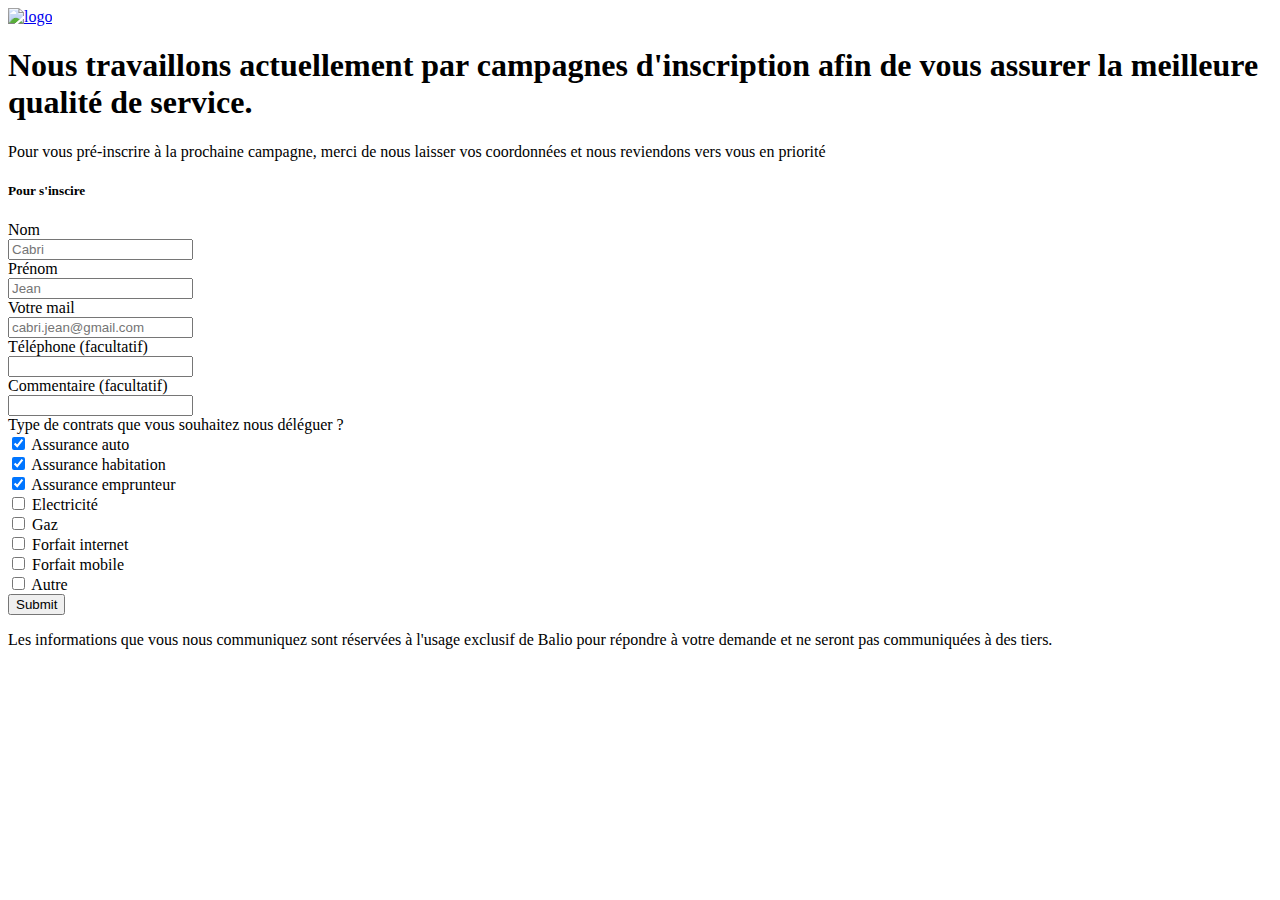
==== webpage/devenir-client.html @ 74d95501 "Add files via upload" ====
<!DOCTYPE html>
<html lang="en">
<head>
	<meta charset="utf-8">
    <!-- david code  <meta name="viewport" content="width=device-width, initial-scale=1, shrink-to-fit=no">-->
		<meta name="viewport" content="width=device-width, initial-scale=1, maximum-scale=1">
    <meta name="description" content="*****">
    <meta name="keywords" content="">
    <meta name="author" content="David NGUYEN">
    <meta name="robots" content="all">
    <link rel="canonical" href="https://www.balio.fr/index.html">
    <link rel="icon" type="image/png" href="assets/img/favicon.ico">

		<link href="https://fonts.googleapis.com/css?family=Merriweather:300,400" rel="stylesheet">




	 <title>Balio - Titre à trouver </title>
	 <meta name="twitter:card" content="summary" />
    <meta name="twitter:title" content="Balio - La plateforme digitale qui prend le relais pour vous faire gagner du temps et de l’argent !">
    <meta name="twitter:url" content="https://www.balio.fr/">
    <meta name="twitter:description" content="Start-up incubée par Allianz France qui vous décharge de la gestion et de l’optimisation de vos contrats d’assurance, de télécom et d’énergie tout au long de votre vie.">
    <meta name="twitter:image" content="https://www.balio.fr/assets/img/logo-site.png">
    <meta property="og:title" content="Balio - La plateforme digitale qui prend le relais pour vous faire gagner du temps et de l’argent !" />
    <meta property="og:type" content="article" />
    <meta property="og:url" content="https://www.balio.fr/" />
    <meta property="og:image" content="https://www.balio.fr/assets/img/logo-site.png" />
		<meta http-equiv="X-UA-Compatible" content="IE=edge">


<!-- favicon -->
<link rel="shortcut icon" href="img/favicon/favicon.ico" type="image/x-icon">
<link rel="apple-touch-icon" href="img/favicon/apple-touch-icon.png">
<link rel="apple-touch-icon" sizes="72x72" href="img/favicon/apple-touch-icon-72x72.png">
<link rel="apple-touch-icon" sizes="114x114" href="img/favicon/apple-touch-icon-114x114.png">
<!-- favicon -->
<!-- build:css -->
<link rel="stylesheet" href="css/libs/bootstrap.min.css">
<link rel="stylesheet" href="css/libs/font-awesome.min.css">
<link rel="stylesheet" href="css/libs/animate.min.css">
<link rel="stylesheet" href="css/libs/slick.css">
<link rel="stylesheet" href="css/libs/magnific-popup.css">

<link rel="stylesheet" href="css/main.css">
<link rel="stylesheet" href="css/media.css">
<link rel="stylesheet" href="css/balio.css">
<!-- endbuild -->
	<!-- Chrome, Firefox OS and Opera -->
	<meta name="theme-color" content="#000">
	<!-- Windows Phone -->
	<meta name="msapplication-navbutton-color" content="#000">
	<!-- iOS Safari -->
	<meta name="apple-mobile-web-app-status-bar-style" content="#000">
	<!-- <style>body { opacity:s 0; overflow-x: hidden; } html { background-color: #fff; }</style> -->
</head>
<body data-spy="scroll" data-target=".navbar" data-offset="50" class="loaded bgsignin"  id="signinBalio">
<!-- Preloader -->
<div class="preloader">
	<div class="cssload-spinner">
		<div class="cssload-ball cssload-ball-1"></div>
		<div class="cssload-ball cssload-ball-2"></div>
		<div class="cssload-ball cssload-ball-3"></div>
		<div class="cssload-ball cssload-ball-4"></div>
	</div>
</div>
<!-- Preloader -->

	<div class="container-fluid signinheight">
		<div class="row ">

			<div class="col-lg-offset-1 col-lg-7 col-md-offset-1 col-md-10  col-sm-offset-2 col-sm-8 col-xs-offset-2 col-xs-8">

				<div class="row">
					<div class="col-md-12">
						<div class="logo-navbar">
							<a href="index.html" data-toggle="collapse" ><img src="img/logo.svg" alt="logo"></a>
						</div>
					</div>

					<div class="col-md-12">
						<div class="header-slogan">
							<div class="header-slogan-centered row">
								<h1 class="col-lg-12 col-md-12">Nous travaillons actuellement par <span>campagnes d'inscription </span>afin de vous assurer la meilleure qualité de service.</h1>
								<p class="col-md-11 col-sm-11 col-xs-11">
									Pour vous pré-inscrire à la prochaine campagne, merci de nous laisser vos coordonnées et nous reviendons vers vous en priorité</p>
							</div>
						</div>
					</div>

				</div>
			</div>

			<div class="col-lg-offset-0 col-lg-4 col-md-offset-1 col-md-10 col-sm-offset-2 col-sm-8 col-xs-offset-1 col-xs-10 formrigth">
				<div class="row">
					<div class="col-md-offset-1 col-md-10">
						<h5>Pour s'inscire</h5>
					</div>

					<form class="col-md-12  baliocontact__form" method="post" role="form" class="" id="baliocontact_form" method="post" action="/api/devenir">
						<div class="row">
							<div class="col-md-offset-1 col-md-10">
								<label for="namebalio">Nom</label>
								<div class="contact-form-input">
									<input name="namebalio" type="text" tabindex="1" required="" onfocus="this.placeholder = ''" onblur="this.placeholder = 'Votre nom'" placeholder="Cabri">
								</div>
							</div>
							<!-- /.col-md-6 -->
						</div>
						<!-- /.row -->

						<div class="row">
							<div class="col-md-offset-1 col-md-10">
								<label for="prenombalio">Prénom</label>
								<div class="contact-form-input">
									<input name="prenombalio" type="text" tabindex="2" required="" onfocus="this.placeholder = ''" onblur="this.placeholder = 'Votre prenom'" placeholder="Jean">
								</div>
							</div>
							<!-- /.col-md-6 -->
						</div>
						<!-- /.row -->

						<div class="row">
							<div class="col-md-offset-1 col-md-10">
								<label for="email">Votre mail</label>
								<div class="contact-form-input">
									<input name="email" type="email" class="form-control" tabindex="3" required="" onfocus="this.placeholder = ''" onblur="this.placeholder = 'Votre email'" placeholder="cabri.jean@gmail.com">

								</div>
							</div>
							<!-- /.col-md-6 -->
						</div>
						<!-- /.row -->

						<div class="row">
							<div class="col-md-offset-1 col-md-10">
								<label for="telephonebalio">Téléphone (facultatif)</label>
								<div class="contact-form-input">
									<input name="telephonebalio" type="tel" tabindex="4" required="" onfocus="this.placeholder = ''" onblur="this.placeholder = 'Votre telephone'" placeholder="">
								</div>
							</div>
							<!-- /.col-md-6 -->
						</div>
						<!-- /.row -->

						<div class="row">
							<div class="col-md-offset-1 col-md-10">
								<label for="message">Commentaire (facultatif)</label>
								<div class="contact-form-input">
									<input name="message" class="form-control" type="text" tabindex="5" required="" onfocus="this.placeholder = ''" onblur="this.placeholder = 'Votre commentaire'" placeholder="">
								</div>
							</div>
							<!-- /.col-md-6 -->
						</div>
						<!-- /.row -->

						<div class="row">
							<div class="col-md-offset-1 col-md-10 col-xs-10 ">
								<label for="">Type de contrats que vous souhaitez nous déléguer ?</label>
								<!-- <div class="contact-form-input">-->
								<div class="wrapperchecbox">
									<input type="checkbox" name="assuranceAuto" value="true" class="hidden-box" id="assuranceAuto" checked/>
									<label for="assuranceAuto" class="check--label">
										<span class="check--label-box"></span>
										<span class="check--label-text">Assurance auto</span>
									</label>
								</div>

								<div class="wrapperchecbox">
									<input type="checkbox" name="assuranceHabitation" value="true" class="hidden-box" id="assuranceHabitation" checked/>
									<label for="assuranceHabitation" class="check--label">
										<span class="check--label-box"></span>
										<span class="check--label-text">Assurance habitation</span>
									</label>
								</div>

								<div class="wrapperchecbox">
									<input type="checkbox" name="assuranceEmprunteur" value="true" class="hidden-box" id="assuranceEmprunteur" checked/>
									<label for="assuranceEmprunteur" class="check--label">
										<span class="check--label-box"></span>
										<span class="check--label-text">Assurance emprunteur</span>
									</label>
								</div>

								<div class="wrapperchecbox">
									<input type="checkbox" name="electricite" value="true" class="hidden-box" id="electricite" />
									<label for="electricite" class="check--label">
										<span class="check--label-box"></span>
										<span class="check--label-text">Electricité</span>
									</label>
								</div>

								<div class="wrapperchecbox">
									<input type="checkbox" name="gaz" value="true" class="hidden-box" id="gaz" />
									<label for="gaz" class="check--label">
										<span class="check--label-box"></span>
										<span class="check--label-text">Gaz</span>
									</label>
								</div>

								<div class="wrapperchecbox">
									<input type="checkbox" name="forfaitInternet" value="true" class="hidden-box" id="forfaitInternet"/>
									<label for="forfaitInternet" class="check--label">
										<span class="check--label-box"></span>
										<span class="check--label-text">Forfait internet</span>
									</label>
								</div>

								<div class="wrapperchecbox">
									<input type="checkbox" class="hidden-box" name="forfaitMobile" value="true" id="forfaitMobile"/>
									<label for="forfaitMobile" class="check--label">
										<span class="check--label-box"></span>
										<span class="check--label-text">Forfait mobile</span>
									</label>
								</div>

								<div class="wrapperchecbox">
									<input name="autre" type="checkbox" class="hidden-box autreCheckbox" id="autre" value="true"/>
									<label for="autre" class="check--label ">
										<span class="check--label-box"></span>
										<span class="check--label-text">Autre</span>
									</label>
								</div>
							<!--	</div>-->
							</div>
							<!-- /.col-md-6 -->
						</div>
						<!-- /.row -->


						<div class="row">
						<!-- btn -->
							<div class="col-md-offset-1 col-md-10  col-xs-12 contact-form-button main-button">
								<input role="button" name="submit" type="submit" data-submit="...Sending" class="btn btn-default btn-block"/>

							</div>
							<div class="col-md-offset-1 col-md-10">
								<p>Les informations que vous nous communiquez sont réservées à l'usage exclusif de Balio pour répondre à votre demande et ne seront pas communiquées à des tiers.</p>
							</div>
						</div>
						<!-- btn -->
					</form>
			</div>
		</div>
	</div>
</div>

<!-- build:js -->
<script src="js/libs/jquery.min.js"></script>
<script type="text/javascript" src="js/libs/bootstrap.min.js"></script>
<script type="text/javascript" src="js/libs/waypoints.min.js"></script>
<script type="text/javascript" src="js/libs/slick.min.js"></script>
<script type="text/javascript" src="js/libs/magnific-popup.min.js"></script>

<script type="text/javascript" src="js/common.js"></script>
<!-- endbuild -->
<!-- links -->
</body>
</html>
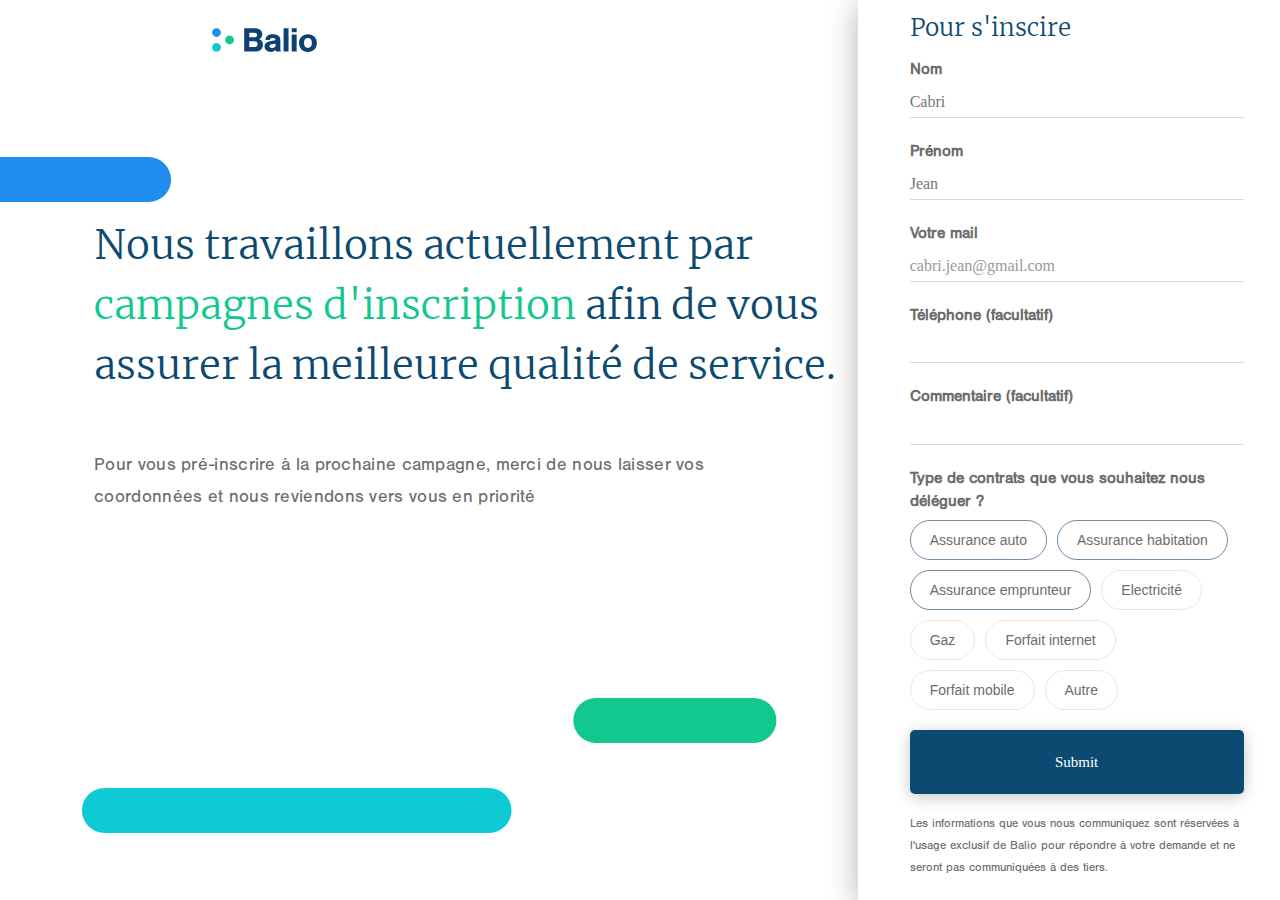
==== commit c3bf1f01: "Add files via upload" ====
--- a/webpage/devenir-client.html
+++ b/webpage/devenir-client.html
@@ -11,7 +11,6 @@
     <link rel="canonical" href="https://www.balio.fr/index.html">
     <link rel="icon" type="image/png" href="assets/img/favicon.ico">
 
-		<link href="https://fonts.googleapis.com/css?family=Merriweather:300,400" rel="stylesheet">
 
 
 
@@ -53,6 +52,7 @@
 	<!-- iOS Safari -->
 	<meta name="apple-mobile-web-app-status-bar-style" content="#000">
 	<!-- <style>body { opacity:s 0; overflow-x: hidden; } html { background-color: #fff; }</style> -->
+	
 </head>
 <body data-spy="scroll" data-target=".navbar" data-offset="50" class="loaded bgsignin"  id="signinBalio">
 <!-- Preloader -->
--- a/webpage/css/main.css
+++ b/webpage/css/main.css
@@ -0,0 +1,2161 @@
+/* ###### Table of contents ###### */
+/* 1.1 Fonts */
+/* 1.2 Main styles */
+/* 2. Preloader */
+/* 3. Animation settings */
+/* 4. Slick settings */
+/* 5. Navigation */
+/* 6. Header */
+/* 7. About */
+/* 8. Screen one */
+/* 9. Services */
+/* 10. Directions */
+/* 11. Video */
+/* 12. Screen two */
+/* 13. App */
+/* 14. Team */
+/* 15. Check */
+/* 16. Questions */
+/* 17. Testimonials */
+/* 18. Subscribe */
+/* 19. Map */
+/* 20. Contact */
+/* 21. Footer */
+
+/* ###### Table of contents ###### */
+@font-face {
+	font-family: "Merriweather-Light";
+	src: url("..//fonts/Merriweather/Merriweather-Light.ttf");
+	font-weight:300;
+}
+@font-face {
+		font-family: "NimbusSan-Reg";
+	src: url("../fonts/Nimbus/NimbusSan-Reg.otf");
+	font-weight: normal;
+}
+
+@font-face {
+	font-family: "FontAwesome";
+  font-weight: normal;
+  font-style: normal;
+  src: url("../fonts/FontAwesome/fontawesome-webfont.eot");
+  src: url("../fonts/FontAwesome/fontawesome-webfont.eot?#iefix") format("embedded-opentype"), url("../fonts/FontAwesome/fontawesome-webfont.woff") format("woff"), url("../fonts/FontAwesome/fontawesome-webfont.ttf") format("truetype");
+}
+
+/* ###### Main styles ###### */
+body {
+	position: relative;
+	background-color: #d2d2d2;
+	overflow-x: hidden !important;
+	width: 100%;
+}
+
+body::-webkit-scrollbar {
+	width: 7px;
+}
+
+body::-webkit-scrollbar-thumb {
+	background-color: #0c4171;
+	outline: none;
+	-webkit-border-radius: 5px !important;
+	border-radius: 5px !important;
+}
+
+.site-content {
+	z-index: 2;
+	-webkit-box-shadow: 0px 3px 15px 0px rgba(0, 0, 0, 0.23);
+	box-shadow: 0px 3px 15px 0px rgba(0, 0, 0, 0.23);
+	background-color: #fff;
+	overflow-x: hidden !important;
+}
+
+a {
+	outline: none !important;
+}
+
+ul {
+	padding: 0;
+	margin: 0;
+	list-style: none;
+}
+
+
+
+p {
+	font: 400 15px/22px 'Nimbus', sans-serif;
+	text-align: left;
+	color: #4f5d79;
+}
+
+/* Container */
+.container-fluid {
+	padding-left: 0 !important;
+	padding-right: 0 !important;
+}
+
+.full-width {
+	width: 100%;
+	min-width: 100%;
+	max-width: 100%;
+}
+
+.col-centered {
+	float: none;
+	margin: 0 auto;
+}
+
+a {
+	outline: none;
+	text-decoration: none !important;
+}
+
+h1, .h1, h2, .h2, h3, .h3, h4, .h4, p {
+	padding: 0;
+	margin: 0 !important;
+}
+
+/* ###### Main styles ###### */
+/* ###### Preloader ###### */
+.preloader {
+	position: fixed;
+	width: 100%;
+	height: 100%;
+	left: 0;
+	background-color: #ffffff;
+	z-index: 9999;
+}
+
+.cssload-spinner {
+	position: relative;
+	top: 50%;
+	height: 26px;
+	width: 26px;
+	margin: auto;
+	margin-top: -13px;
+	-webkit-animation: cssload-invert 1.3s infinite steps(2, end);
+	animation: cssload-invert 1.3s infinite steps(2, end);
+}
+
+.cssload-ball {
+	position: absolute;
+	height: 100%;
+	width: 100%;
+	-webkit-border-radius: 50%;
+	border-radius: 50%;
+	top: 0;
+	left: 0;
+	background: #0c4171;
+}
+
+.cssload-ball-1 {
+	-webkit-animation: cssload-ball1 0.65s infinite alternate linear;
+	animation: cssload-ball1 0.65s infinite alternate linear;
+}
+
+.cssload-ball-2 {
+	-webkit-animation: cssload-ball2 0.65s infinite alternate linear;
+	animation: cssload-ball2 0.65s infinite alternate linear;
+}
+
+.cssload-ball-3 {
+	-webkit-animation: cssload-ball3 0.65s infinite alternate linear;
+	animation: cssload-ball3 0.65s infinite alternate linear;
+}
+
+.cssload-ball-4 {
+	-webkit-animation: cssload-ball4 0.65s infinite alternate linear;
+	animation: cssload-ball4 0.65s infinite alternate linear;
+}
+
+@-webkit-keyframes cssload-invert {
+	100% {
+		-webkit-transform: rotate(180deg);
+		transform: rotate(180deg);
+	}
+}
+
+@keyframes cssload-invert {
+	100% {
+		-webkit-transform: rotate(180deg);
+		transform: rotate(180deg);
+	}
+}
+
+@-webkit-keyframes cssload-ball1 {
+	12% {
+		-webkit-transform: none;
+		transform: none;
+	}
+
+	26% {
+		-webkit-transform: translateX(25%) scale(1, 0.8);
+		transform: translateX(25%) scale(1, 0.8);
+	}
+
+	40% {
+		-webkit-transform: translateX(50%) scale(0.8, 0.8);
+		transform: translateX(50%) scale(0.8, 0.8);
+	}
+
+	60% {
+		-webkit-transform: translateX(50%) scale(0.8, 0.8);
+		transform: translateX(50%) scale(0.8, 0.8);
+	}
+
+	74% {
+		-webkit-transform: translate(50%, 25%) scale(0.6, 0.8);
+		transform: translate(50%, 25%) scale(0.6, 0.8);
+	}
+
+	88% {
+		-webkit-transform: translate(50%, 50%) scale(0.6, 0.6);
+		transform: translate(50%, 50%) scale(0.6, 0.6);
+	}
+
+	100% {
+		-webkit-transform: translate(50%, 50%) scale(0.6, 0.6);
+		transform: translate(50%, 50%) scale(0.6, 0.6);
+	}
+}
+
+@keyframes cssload-ball1 {
+	12% {
+		-webkit-transform: none;
+		transform: none;
+	}
+
+	26% {
+		-webkit-transform: translateX(25%) scale(1, 0.8);
+		transform: translateX(25%) scale(1, 0.8);
+	}
+
+	40% {
+		-webkit-transform: translateX(50%) scale(0.8, 0.8);
+		transform: translateX(50%) scale(0.8, 0.8);
+	}
+
+	60% {
+		-webkit-transform: translateX(50%) scale(0.8, 0.8);
+		transform: translateX(50%) scale(0.8, 0.8);
+	}
+
+	74% {
+		-webkit-transform: translate(50%, 25%) scale(0.6, 0.8);
+		transform: translate(50%, 25%) scale(0.6, 0.8);
+	}
+
+	88% {
+		-webkit-transform: translate(50%, 50%) scale(0.6, 0.6);
+		transform: translate(50%, 50%) scale(0.6, 0.6);
+	}
+
+	100% {
+		-webkit-transform: translate(50%, 50%) scale(0.6, 0.6);
+		transform: translate(50%, 50%) scale(0.6, 0.6);
+	}
+}
+
+@-webkit-keyframes cssload-ball2 {
+	12% {
+		-webkit-transform: none;
+		transform: none;
+	}
+
+	26% {
+		-webkit-transform: translateX(25%) scale(1, 0.8);
+		transform: translateX(25%) scale(1, 0.8);
+	}
+
+	40% {
+		-webkit-transform: translateX(50%) scale(0.8, 0.8);
+		transform: translateX(50%) scale(0.8, 0.8);
+	}
+
+	60% {
+		-webkit-transform: translateX(50%) scale(0.8, 0.8);
+		transform: translateX(50%) scale(0.8, 0.8);
+	}
+
+	74% {
+		-webkit-transform: translate(50%, -25%) scale(0.6, 0.8);
+		transform: translate(50%, -25%) scale(0.6, 0.8);
+	}
+
+	88% {
+		-webkit-transform: translate(50%, -50%) scale(0.6, 0.6);
+		transform: translate(50%, -50%) scale(0.6, 0.6);
+	}
+
+	100% {
+		-webkit-transform: translate(50%, -50%) scale(0.6, 0.6);
+		transform: translate(50%, -50%) scale(0.6, 0.6);
+	}
+}
+
+@keyframes cssload-ball2 {
+	12% {
+		-webkit-transform: none;
+		transform: none;
+	}
+
+	26% {
+		-webkit-transform: translateX(25%) scale(1, 0.8);
+		transform: translateX(25%) scale(1, 0.8);
+	}
+
+	40% {
+		-webkit-transform: translateX(50%) scale(0.8, 0.8);
+		transform: translateX(50%) scale(0.8, 0.8);
+	}
+
+	60% {
+		-webkit-transform: translateX(50%) scale(0.8, 0.8);
+		transform: translateX(50%) scale(0.8, 0.8);
+	}
+
+	74% {
+		-webkit-transform: translate(50%, -25%) scale(0.6, 0.8);
+		transform: translate(50%, -25%) scale(0.6, 0.8);
+	}
+
+	88% {
+		-webkit-transform: translate(50%, -50%) scale(0.6, 0.6);
+		transform: translate(50%, -50%) scale(0.6, 0.6);
+	}
+
+	100% {
+		-webkit-transform: translate(50%, -50%) scale(0.6, 0.6);
+		transform: translate(50%, -50%) scale(0.6, 0.6);
+	}
+}
+
+@-webkit-keyframes cssload-ball3 {
+	12% {
+		-webkit-transform: none;
+		transform: none;
+	}
+
+	26% {
+		-webkit-transform: translateX(-25%) scale(1, 0.8);
+		transform: translateX(-25%) scale(1, 0.8);
+	}
+
+	40% {
+		-webkit-transform: translateX(-50%) scale(0.8, 0.8);
+		transform: translateX(-50%) scale(0.8, 0.8);
+	}
+
+	60% {
+		-webkit-transform: translateX(-50%) scale(0.8, 0.8);
+		transform: translateX(-50%) scale(0.8, 0.8);
+	}
+
+	74% {
+		-webkit-transform: translate(-50%, 25%) scale(0.6, 0.8);
+		transform: translate(-50%, 25%) scale(0.6, 0.8);
+	}
+
+	88% {
+		-webkit-transform: translate(-50%, 50%) scale(0.6, 0.6);
+		transform: translate(-50%, 50%) scale(0.6, 0.6);
+	}
+
+	100% {
+		-webkit-transform: translate(-50%, 50%) scale(0.6, 0.6);
+		transform: translate(-50%, 50%) scale(0.6, 0.6);
+	}
+}
+
+@keyframes cssload-ball3 {
+	12% {
+		-webkit-transform: none;
+		transform: none;
+	}
+
+	26% {
+		-webkit-transform: translateX(-25%) scale(1, 0.8);
+		transform: translateX(-25%) scale(1, 0.8);
+	}
+
+	40% {
+		-webkit-transform: translateX(-50%) scale(0.8, 0.8);
+		transform: translateX(-50%) scale(0.8, 0.8);
+	}
+
+	60% {
+		-webkit-transform: translateX(-50%) scale(0.8, 0.8);
+		transform: translateX(-50%) scale(0.8, 0.8);
+	}
+
+	74% {
+		-webkit-transform: translate(-50%, 25%) scale(0.6, 0.8);
+		transform: translate(-50%, 25%) scale(0.6, 0.8);
+	}
+
+	88% {
+		-webkit-transform: translate(-50%, 50%) scale(0.6, 0.6);
+		transform: translate(-50%, 50%) scale(0.6, 0.6);
+	}
+
+	100% {
+		-webkit-transform: translate(-50%, 50%) scale(0.6, 0.6);
+		transform: translate(-50%, 50%) scale(0.6, 0.6);
+	}
+}
+
+@-webkit-keyframes cssload-ball4 {
+	12% {
+		-webkit-transform: none;
+		transform: none;
+	}
+
+	26% {
+		-webkit-transform: translateX(-25%) scale(1, 0.8);
+		transform: translateX(-25%) scale(1, 0.8);
+	}
+
+	40% {
+		-webkit-transform: translateX(-50%) scale(0.8, 0.8);
+		transform: translateX(-50%) scale(0.8, 0.8);
+	}
+
+	60% {
+		-webkit-transform: translateX(-50%) scale(0.8, 0.8);
+		transform: translateX(-50%) scale(0.8, 0.8);
+	}
+
+	74% {
+		-webkit-transform: translate(-50%, -25%) scale(0.6, 0.8);
+		transform: translate(-50%, -25%) scale(0.6, 0.8);
+	}
+
+	88% {
+		-webkit-transform: translate(-50%, -50%) scale(0.6, 0.6);
+		transform: translate(-50%, -50%) scale(0.6, 0.6);
+	}
+
+	100% {
+		-webkit-transform: translate(-50%, -50%) scale(0.6, 0.6);
+		transform: translate(-50%, -50%) scale(0.6, 0.6);
+	}
+}
+
+@keyframes cssload-ball4 {
+	12% {
+		-webkit-transform: none;
+		transform: none;
+	}
+
+	26% {
+		-webkit-transform: translateX(-25%) scale(1, 0.8);
+		transform: translateX(-25%) scale(1, 0.8);
+	}
+
+	40% {
+		-webkit-transform: translateX(-50%) scale(0.8, 0.8);
+		transform: translateX(-50%) scale(0.8, 0.8);
+	}
+
+	60% {
+		-webkit-transform: translateX(-50%) scale(0.8, 0.8);
+		transform: translateX(-50%) scale(0.8, 0.8);
+	}
+
+	74% {
+		-webkit-transform: translate(-50%, -25%) scale(0.6, 0.8);
+		transform: translate(-50%, -25%) scale(0.6, 0.8);
+	}
+
+	88% {
+		-webkit-transform: translate(-50%, -50%) scale(0.6, 0.6);
+		transform: translate(-50%, -50%) scale(0.6, 0.6);
+	}
+
+	100% {
+		-webkit-transform: translate(-50%, -50%) scale(0.6, 0.6);
+		transform: translate(-50%, -50%) scale(0.6, 0.6);
+	}
+}
+
+/* ###### Preloader ###### */
+/* ###### Animate css ###### */
+.fadeInUpBig {
+	-webkit-animation-duration: 0.8s;
+	animation-duration: 0.8s;
+}
+
+@-webkit-keyframes fadeInUp {
+	from {
+		opacity: 0;
+		-webkit-transform: translate3d(0, 50%, 0);
+		transform: translate3d(0, 50%, 0);
+	}
+
+	to {
+		opacity: 1;
+		-webkit-transform: none;
+		transform: none;
+	}
+}
+
+@keyframes fadeInUp {
+	from {
+		opacity: 0;
+		-webkit-transform: translate3d(0, 50%, 0);
+		transform: translate3d(0, 50%, 0);
+	}
+
+	to {
+		opacity: 1;
+		-webkit-transform: none;
+		transform: none;
+	}
+}
+
+@-webkit-keyframes fadeInRight {
+	from {
+		opacity: 0;
+		-webkit-transform: translate3d(50%, 0, 0);
+		transform: translate3d(50%, 0, 0);
+	}
+
+	to {
+		opacity: 1;
+		-webkit-transform: none;
+		transform: none;
+	}
+}
+
+@keyframes fadeInRight {
+	from {
+		opacity: 0;
+		-webkit-transform: translate3d(50%, 0, 0);
+		transform: translate3d(50%, 0, 0);
+	}
+
+	to {
+		opacity: 1;
+		-webkit-transform: none;
+		transform: none;
+	}
+}
+
+@-webkit-keyframes fadeInLeft {
+	from {
+		opacity: 0;
+		-webkit-transform: translate3d(-50%, 0, 0);
+		transform: translate3d(-50%, 0, 0);
+	}
+
+	to {
+		opacity: 1;
+		-webkit-transform: none;
+		transform: none;
+	}
+}
+
+@keyframes fadeInLeft {
+	from {
+		opacity: 0;
+		-webkit-transform: translate3d(-50%, 0, 0);
+		transform: translate3d(-50%, 0, 0);
+	}
+
+	to {
+		opacity: 1;
+		-webkit-transform: none;
+		transform: none;
+	}
+}
+
+@-webkit-keyframes slideInDown {
+	from {
+		-webkit-transform: translate3d(0, -20%, 0);
+		transform: translate3d(0, -20%, 0);
+	}
+}
+
+@keyframes slideInDown {
+	from {
+		-webkit-transform: translate3d(0, -20%, 0);
+		transform: translate3d(0, -20%, 0);
+	}
+}
+
+.fadeInRightBox {
+	-webkit-animation-name: fadeInRightBox;
+	animation-name: fadeInRightBox;
+	-webkit-animation-duration: 0.5s;
+	animation-duration: 0.5s;
+}
+
+@-webkit-keyframes fadeInRightBox {
+	from {
+		opacity: 0;
+		-webkit-transform: translate3d(10%, 0, 0);
+		transform: translate3d(10%, 0, 0);
+	}
+
+	to {
+		opacity: 1;
+		-webkit-transform: none;
+		transform: none;
+	}
+}
+
+@keyframes fadeInRightBox {
+	from {
+		opacity: 0;
+		-webkit-transform: translate3d(10%, 0, 0);
+		transform: translate3d(10%, 0, 0);
+	}
+
+	to {
+		opacity: 1;
+		-webkit-transform: none;
+		transform: none;
+	}
+}
+
+/* ###### Animate css ###### */
+/* ###### Anchor nav ###### */
+a.anchor {
+	display: block;
+	position: relative;
+	top: 0;
+	visibility: hidden;
+}
+
+#services,
+#video,
+#team,
+#subscribe,
+#contact {
+	top: -79px !important;
+}
+
+#about,
+#questions {
+	top: -77px !important;
+}
+
+.menu-sticky {
+	position: relative;
+	top: -81px;
+}
+
+/* ###### Anchor nav ###### */
+/* ###### Slick setings ###### */
+.slick-slide,
+.slick-list {
+	outline: none !important;
+}
+
+.slick-dots {
+	position: relative !important;
+	left: 50%;
+	margin-left: -25px !important;
+	width: auto !important;
+}
+
+.slick-dots li {
+	display: inline-block;
+	margin-right: 10px;
+}
+
+.slick-dots li:last-child {
+	margin-right: 0;
+}
+
+.slick-dots li button {
+	height: 8px;
+	width: 8px;
+	padding: 0;
+	font-size: 0;
+	line-height: 0;
+	border: none;
+	-webkit-border-radius: 50%;
+	border-radius: 50%;
+	background-color: #5f41f5;
+	outline: none !important;
+	-webkit-transition: background-color .2s ease !important;
+	-o-transition: background-color .2s ease !important;
+	transition: background-color .2s ease !important;
+}
+
+.slick-active button {
+	background-color: #2308ae !important;
+	width: 14px !important;
+	height: 14px !important;
+}
+
+/* ###### Slick setings ###### */
+/* ###### Navigation ###### */
+.collapse {
+	display: block;
+}
+
+.navbar-wrap {
+	position: relative;
+	z-index: 90;
+	width: 100%;
+}
+
+.navbar {
+	position: absolute;
+	padding-top: 42px;
+	width: 100%;
+	top: -100%;
+	-webkit-transition: 0.2s ease;
+	-o-transition: 0.2s ease;
+	transition: 0.2s ease;
+	-webkit-border-radius: 0 !important;
+	border-radius: 0 !important;
+}
+
+.navbar.stick {
+	position: fixed;
+	top: 0;
+	left: 0;
+	width: 100%;
+	padding: 20px 0;
+	background-color: #ffffff;
+	-webkit-box-shadow: 0px 3px 15px 0px rgba(0, 0, 0, 0.23);
+	box-shadow: 0px 3px 15px 0px rgba(0, 0, 0, 0.23);
+	-webkit-transition: all 0.3s ease;
+	-o-transition: all 0.3s ease;
+	transition: all 0.3s ease;
+}
+
+.logo-navbar {
+	position: relative;
+	display: block;
+	width: auto;
+	float: left;
+}
+
+.logo-navbar a img {
+	display: block;
+	width: auto;
+	height: auto;
+}
+
+.navbar-menu {
+	position: relative;
+	width: 100%;
+}
+
+.navbar-menu .logo {
+	position: relative;
+	z-index: 100 !important;
+	-webkit-transition: all 0.2s ease;
+	-o-transition: all 0.2s ease;
+	transition: all 0.2s ease;
+	float: left;
+}
+
+.navbar-menu .logo a img {
+	display: block;
+	width: auto;
+	height: auto;
+}
+
+.navbar-menu .logo:hover {
+	opacity: .7;
+}
+
+.navbar-full {
+	float: right;
+}
+
+.navbar-nav {
+	position: relative;
+	float: left;
+	margin-top: 10px;
+}
+
+.navbar-nav li {
+	position: relative;
+	margin-right: 30px;
+	width: auto;
+	overflow: hidden;
+}
+
+.navbar-nav li a {
+	position: relative;
+	padding: 0;
+	padding-bottom: 3px;
+	overflow: hidden;
+	float: left;
+	font: 400 15px/20px 'NimbusSan-Reg', sans-serif;
+	color: #4f5d79;
+	text-align: left;
+	background-color: transparent !important;
+	-webkit-transition: all 0.2s ease;
+	-o-transition: all 0.2s ease;
+	transition: all 0.2s ease;
+}
+
+.navbar-nav li a:hover {
+	color: #2308ae;
+}
+
+.nav-button .btn-nav {
+	-webkit-border-radius: 25px;
+	border-radius: 25px;
+	background-color: #2308ae;
+	border: none;
+	padding: 0 20px;
+	height: 40px;
+	-webkit-transition: 0.3s all;
+	-o-transition: 0.3s all;
+	transition: 0.3s all;
+	min-width: 130px;
+	font: 400 16px/40px 'NimbusSan-Reg', sans-serif;
+	color: #ffffff;
+	text-align: center;
+	-webkit-box-shadow: 0px 3px 15px 0px rgba(0, 0, 0, 0.23);
+	box-shadow: 0px 3px 15px 0px rgba(0, 0, 0, 0.23);
+}
+
+.nav-button .btn-nav:hover {
+	background-color: #ffffff;
+	color: #2308ae;
+}
+
+li.active a {
+	color: #2308ae;
+}
+
+.navbar-fixed-top {
+	backface-visibility: hidden;
+	-webkit-backface-visibility: hidden;
+}
+
+.navbar-mobile {
+	display: none;
+}
+
+.navbar-toggle {
+	z-index: 200;
+}
+
+.navbar-toggle .icon-bar {
+	-webkit-border-radius: 0 !important;
+	border-radius: 0 !important;
+	position: relative;
+	background-color: #000000;
+}
+
+.navbar-toggle.active .icon-bar:nth-of-type(1) {
+	top: 8px;
+	-webkit-transform: rotate(45deg);
+	-ms-transform: rotate(45deg);
+	transform: rotate(45deg);
+	background-color: #000000;
+}
+
+.navbar-toggle.active .icon-bar:nth-of-type(2) {
+	background-color: transparent;
+}
+
+.navbar-toggle.active .icon-bar:nth-of-type(3) {
+	top: -8px;
+	background-color: #000000;
+	-webkit-transform: rotate(-45deg);
+	-ms-transform: rotate(-45deg);
+	transform: rotate(-45deg);
+}
+
+/* ###### Navigation ###### */
+/* ###### Header ###### */
+.header {
+	position: relative;
+	width: 100%;
+	height: 100%;
+	right: 0;
+	left: 0;
+	overflow: hidden;
+	z-index: 1;
+}
+
+.header-slogan {
+	position: relative;
+	display: table;
+	z-index: 3;
+	height: 100vh;
+	padding: 150px 0;
+}
+
+.header-slogan div {
+	vertical-align: middle;
+	display: table-cell;
+}
+
+.header-slogan p:first-child {
+	color: #2308ae;
+}
+
+.header-slogan h1 {
+	padding-top: 90px;
+}
+
+.header-slogan p {
+	padding-top: 17px;
+}
+
+.header-button {
+	margin-top: 35px;
+	margin-right: 30px;
+}
+
+.header-button:last-child {
+	margin-right: 0 !important;
+}
+
+.header-button:last-child .btn-default {
+	background-color: #5f41f5;
+}
+
+.main-button {
+	position: relative;
+	display: inline-block !important;
+}
+
+.main-button .btn {
+	outline: none !important;
+}
+
+.main-button .btn-default {
+	-webkit-border-radius: 25px;
+	border-radius: 25px;
+	background-color: #2308ae;
+	border: none;
+	padding: 0 30px;
+	height: 50px;
+	-webkit-transition: 0.3s all;
+	-o-transition: 0.3s all;
+	transition: 0.3s all;
+	min-width: 180px;
+	font: 400 15px/51px 'NimbusSan-Reg', sans-serif;
+	color: #ffffff;
+	text-align: center;
+	-webkit-box-shadow: 0px 3px 15px 0px rgba(0, 0, 0, 0.23);
+	box-shadow: 0px 3px 15px 0px rgba(0, 0, 0, 0.23);
+}
+
+.main-button .btn-default:hover {
+	background-color: #ffffff;
+	color: #2308ae;
+	-webkit-transform: translateY(-10px);
+	-ms-transform: translateY(-10px);
+	transform: translateY(-10px);
+	-webkit-box-shadow: 0 12px 10px 0 rgba(0, 0, 0, 0.25);
+	box-shadow: 0 12px 10px 0 rgba(0, 0, 0, 0.25);
+}
+
+.header-image-container {
+	position: absolute;
+	right: 0;
+	bottom: 0;
+	left: 0;
+	top: 0;
+	width: 100%;
+	height: 100%;
+	z-index: 1;
+}
+
+.header-image {
+	position: absolute;
+	right: -42%;
+	bottom: -40%;
+	width: 100%;
+	height: 100%;
+	-webkit-background-size: 95% 95%;
+	background-size: 95%;
+}
+
+/* ###### Header ###### */
+/* ###### About ###### */
+.about {
+	position: relative;
+	width: 100%;
+	height: 100%;
+}
+
+.about-wrap {
+	margin-top: 53px;
+}
+
+.about-item {
+	margin-top: 47px;
+}
+
+.about-item-icon {
+	width: 70px;
+	float: left;
+	display: block;
+}
+
+.about-item-icon-icon {
+	width: 40px;
+	height: 40px;
+}
+
+.about-item-icon-icon g {
+	stroke: #2308ae;
+}
+
+.about-item-text {
+	display: block;
+	overflow: hidden;
+}
+
+.about-item-text h3 {
+	margin-top: -3px !important;
+}
+
+.about-item-text p {
+	padding-top: 12px;
+}
+
+/* ###### About ###### */
+/* ###### Screen-one ###### */
+.screen-one {
+	position: relative;
+	width: 100%;
+	height: 100%;
+	margin-top: 104px;
+	margin-bottom: 100px;
+}
+
+.screen-one-title {
+	position: relative;
+	display: block;
+	padding-top: 32px;
+	padding-bottom: 21px;
+}
+
+.screen-one-image {
+	position: absolute;
+	width: 49%;
+	height: 100%;
+	z-index: 1;
+	top: 0;
+	right: 0;
+	-webkit-box-shadow: 0px 5px 29px 0px rgba(7, 7, 7, 0.3);
+	box-shadow: 0px 5px 29px 0px rgba(7, 7, 7, 0.3);
+}
+
+.screen-one-image div {
+	position: relative;
+	width: 100%;
+	height: 100%;
+}
+
+.screen-one-item {
+	position: relative;
+	margin-top: 25px;
+}
+
+.screen-one-item span {
+	position: absolute;
+	left: 0;
+	top: 0;
+	z-index: 1;
+	font: 400 15px/68px 'NimbusSan-Reg', sans-serif;
+	text-align: left;
+	padding-left: 10px;
+	color: #4f5d79;
+	background-color: #e6eff2;
+	width: 80px;
+	height: 80px;
+	-webkit-border-radius: 50%;
+	border-radius: 50%;
+}
+
+.screen-one-item-container {
+	position: relative;
+	z-index: 2;
+	padding-left: 50px;
+}
+
+.screen-one-item-container h3 {
+	padding-top: 38px;
+}
+
+.screen-one-item-container p {
+	padding-top: 12px;
+}
+
+.screen-one-button {
+	margin-top: 48px;
+	margin-bottom: 40px;
+}
+
+/* ###### Screen-one ###### */
+/* ###### Services ###### */
+.services {
+	position: relative;
+	width: 100%;
+	height: 100%;
+}
+
+.services-wrap {
+	padding-top: 80px;
+	padding-bottom: 80px;
+}
+
+.services-item {
+	margin-top: 40px;
+}
+
+.services-item:first-child {
+	padding-top: 40px;
+}
+
+.services-item-title {
+	float: right;
+}
+
+.services-item-title h3 {
+	float: left;
+	text-align: right;
+	margin-top: -10px !important;
+	padding-top: 18px;
+}
+
+.services-item-title-icon {
+	width: 40px;
+	margin-left: 15px;
+	display: inline-block;
+}
+
+.services-item-title-icon g {
+	stroke: #2308ae;
+}
+
+.services-item p {
+	padding-top: 12px;
+	display: inline-block;
+	text-align: right;
+}
+
+.services-right .services-item-title {
+	float: left;
+}
+
+.services-right .services-item-title h3 {
+	text-align: left;
+	float: right;
+}
+
+.services-right .services-item-title-icon {
+	margin-left: 0;
+	margin-right: 15px;
+}
+
+.services-right p {
+	text-align: left;
+}
+
+.services-image {
+	width: 100%;
+	margin: 0 auto;
+}
+
+.services-image img {
+	display: block;
+	width: 100%;
+	height: auto;
+}
+
+/* ###### Services ###### */
+/* ###### Directions ###### */
+.directions {
+	position: relative;
+	width: 100%;
+	height: 100%;
+}
+
+.directions-wrap {
+	margin-top: 94px;
+	margin-bottom: 80px;
+}
+
+.directions-title {
+	width: 100%;
+	margin-bottom: 55px;
+}
+
+.directions-title h2 {
+	text-align: center;
+}
+
+.directions-title p {
+	padding-top: 19px;
+	text-align: center;
+}
+
+.directions-container {
+	position: relative;
+	overflow: hidden;
+}
+
+.directions-container:before {
+	position: absolute;
+	content: '';
+	top: 40px;
+	right: 50%;
+	margin-right: -1px;
+	width: 1px;
+	height: 100vh;
+	max-height: 400px;
+	background-color: #dadada;
+}
+
+.directions-item {
+	padding-right: 25px;
+}
+
+.directions-item-container {
+	position: relative;
+	width: 100%;
+	height: 80px;
+	border: 1px solid #dadada;
+	padding-top: 20px;
+	-webkit-border-radius: 5px;
+	border-radius: 5px;
+	margin-bottom: 20px;
+	margin-right: 25px !important;
+	cursor: pointer;
+	-webkit-transition: -webkit-box-shadow .2s ease;
+	transition: -webkit-box-shadow .2s ease;
+	-o-transition: box-shadow .2s ease;
+	transition: box-shadow .2s ease;
+	transition: box-shadow .2s ease, -webkit-box-shadow .2s ease;
+}
+
+.directions-item-container span {
+	float: left;
+	width: 40px;
+	height: 40px;
+	margin: 0 30px;
+	-webkit-border-radius: 50%;
+	border-radius: 50%;
+	background-color: #f8fbfe;
+	font: 400 15px/40px 'NimbusSan-Reg', sans-serif;
+	text-align: center;
+	color: #4f5d79;
+}
+
+.directions-item-container h3 {
+	padding-top: 7px;
+}
+
+.directions-box {
+	position: absolute;
+	margin-right: 15px;
+	margin-left: 25px;
+	border: 4px solid #2308ae;
+	-webkit-border-radius: 5px;
+	border-radius: 5px;
+	background-color: #ffffff;
+	z-index: 2;
+	display: none;
+}
+
+.directions-box:after {
+	position: absolute;
+	content: "";
+	width: 0;
+	height: 0;
+	top: 6px;
+	left: -12px;
+	border-top: 10px solid transparent;
+	border-right: 10px solid #2308ae;
+	border-bottom: 10px solid transparent;
+	z-index: 1;
+}
+
+.directions-box p {
+	padding: 35px 40px 43px 40px;
+}
+
+.directions-box.active {
+	display: block;
+}
+
+.box-5 {
+	position: relative;
+}
+
+.directions-item-container.active {
+	-webkit-box-shadow: 0px 3px 15px 0px rgba(0, 0, 0, 0.23);
+	box-shadow: 0px 3px 15px 0px rgba(0, 0, 0, 0.23);
+}
+
+/* ###### Directions ###### */
+/* ###### Video ###### */
+.video {
+	position: relative;
+	width: 100%;
+	height: 100%;
+	z-index: 1;
+}
+
+.video-wrap {
+	position: relative;
+	margin-top: 113px;
+	margin-bottom: 115px;
+}
+
+.video-wrap h2 {
+	color: #ffffff;
+}
+
+.video-wrap p {
+	padding-top: 29px;
+	color: #ffffff;
+}
+
+.video-icon {
+	position: relative;
+	margin-top: 33px;
+	display: inline-block;
+	background-color: #5f41f5;
+	width: 80px;
+	height: 80px;
+	-webkit-border-radius: 50%;
+	border-radius: 50%;
+	-webkit-transition: all 0.2s ease;
+	-o-transition: all 0.2s ease;
+	transition: all 0.2s ease;
+}
+
+.video-icon:hover {
+	background-color: #2308ae;
+	-webkit-transform: scale(0.93);
+	-ms-transform: scale(0.93);
+	transform: scale(0.93);
+}
+
+.video-icon img {
+	position: absolute;
+	top: 50%;
+	left: 50%;
+	margin-top: -14px;
+	margin-left: -11px;
+	display: block;
+	position: relative;
+}
+
+/* ###### Video ###### */
+/* ###### Screen-two ###### */
+.screen-two {
+	position: relative;
+	width: 100%;
+	height: 100%;
+	margin-top: 100px;
+	margin-bottom: 100px;
+}
+
+.screen-two-image {
+	position: absolute;
+	width: 49%;
+	height: 100%;
+	z-index: 1;
+	top: 0;
+	left: 0;
+	-webkit-box-shadow: 0px 5px 29px 0px rgba(7, 7, 7, 0.3);
+	box-shadow: 0px 5px 29px 0px rgba(7, 7, 7, 0.3);
+}
+
+.screen-two-image div {
+	position: relative;
+	width: 100%;
+	height: 100%;
+}
+
+.screen-two h2 {
+	padding-top: 35px;
+	padding-bottom: 11px;
+}
+
+.screen-two-item {
+	margin-top: 33px;
+}
+
+.screen-two-item:first-child {
+	margin-top: 80px;
+}
+
+.screen-two-item:last-child {
+	margin-bottom: 113px;
+}
+
+.screen-two-item-icon {
+	width: 40px;
+}
+
+.screen-two-item-icon g {
+	stroke: #2308ae;
+}
+
+.screen-two-item h3 {
+	padding-top: 14px;
+}
+
+.screen-two-item p {
+	padding-top: 10px;
+}
+
+/* ###### Screen-two ###### */
+/* ###### App ###### */
+.app {
+	position: relative;
+	width: 100%;
+	height: 100%;
+	display: inline-block;
+	margin-top: 20px;
+}
+
+.app-image {
+	position: relative;
+	top: -80px;
+}
+
+.app-image img {
+	position: absolute;
+}
+
+.app-image-first {
+	left: 0;
+	z-index: 1;
+}
+
+.app-image-second {
+	right: 0;
+	top: 83px;
+	z-index: 2;
+}
+
+.app h2 {
+	padding-top: 94px;
+}
+
+.app p {
+	padding-top: 25px;
+}
+
+.app-button {
+	margin-top: 40px;
+	margin-bottom: 100px;
+}
+
+/* ###### App ###### */
+/* ###### Team ###### */
+.team {
+	position: relative;
+	width: 100%;
+	height: 100%;
+}
+
+.team-wrap {
+	margin-top: 107px;
+	margin-bottom: 100px;
+}
+
+.team-title {
+	width: 100%;
+	margin-bottom: 100px;
+}
+
+.team-title h2 {
+	text-align: center;
+}
+
+.team-title p {
+	padding-top: 19px;
+	text-align: center;
+}
+
+.team-container {
+	-webkit-box-shadow: 0px 3px 15px 0px rgba(0, 0, 0, 0.23);
+	box-shadow: 0px 3px 15px 0px rgba(0, 0, 0, 0.23);
+}
+
+.team-container-item {
+	margin-bottom: 36px;
+}
+
+.team-container-item img {
+	display: block;
+	width: 100%;
+	height: auto;
+}
+
+.team-container-item-text {
+	background-color: #ffffff;
+	display: inline-block;
+	width: 100%;
+	height: 100%;
+	padding: 0 30px 29px 30px;
+}
+
+.team-container-item-text h3 {
+	padding-top: 26px;
+	padding-bottom: 16px;
+}
+
+.team-container-item-text p {
+	float: left;
+	color: #2308ae;
+}
+
+.team-icons {
+	float: right;
+	padding-top: 3px;
+}
+
+.team-icons li {
+	display: inline-block;
+	margin-right: 10px;
+}
+
+.team-icons li:last-child {
+	margin-right: 0;
+}
+
+.team-icons li a {
+	position: relative;
+	color: #2308ae;
+	font-size: 16px;
+	line-height: 30px;
+	-webkit-transition: color 0.2s ease;
+	-o-transition: color 0.2s ease;
+	transition: color 0.2s ease;
+	z-index: 2;
+	text-align: center;
+	height: 30px;
+	width: 30px;
+	display: inline-block;
+}
+
+.team-icons li a:after {
+	position: absolute;
+	content: '';
+	top: 0;
+	left: 0;
+	width: 100%;
+	height: 100%;
+	-webkit-border-radius: 50%;
+	border-radius: 50%;
+	background-color: #2308ae;
+	z-index: -1;
+	opacity: 0;
+}
+
+.team-icons li a:hover {
+	color: #ffffff;
+}
+
+.team-icons li a:hover:after {
+	opacity: 1 !important;
+}
+
+/* ###### Team ###### */
+/* ###### Check ###### */
+.check-wrap {
+	position: relative;
+	padding-top: 94px;
+	overflow: hidden;
+}
+
+.check-wrap:after {
+	position: absolute;
+	content: '';
+	bottom: -60px;
+	left: 0;
+	width: 100%;
+	height: 60px;
+	-webkit-box-shadow: 0px -20px 60px 0px rgba(0, 0, 0, 0.07);
+	box-shadow: 0px -20px 60px 0px rgba(0, 0, 0, 0.07);
+	z-index: 1;
+}
+
+.check-title h2 {
+	text-align: center;
+}
+
+.check-title p {
+	padding-top: 19px;
+	text-align: center;
+	padding-bottom: 55px;
+}
+
+.check-title img {
+	position: relative;
+	height: auto;
+	z-index: 2;
+}
+
+/* ###### Check ###### */
+/* ###### Questions ###### */
+.questions {
+	position: relative;
+	width: 100%;
+	height: 100%;
+	margin-top: 80px;
+	margin-bottom: 100px;
+}
+
+.questions-container {
+	position: relative;
+}
+
+.questions-container-image {
+	position: relative;
+}
+
+.questions-container-image img {
+	position: absolute;
+}
+
+.questions-container-image-first {
+	left: 0;
+	z-index: 2;
+}
+
+.questions-container-image-second {
+	top: 40px;
+	right: 0;
+	z-index: 1;
+}
+
+.questions-container-title {
+	margin-top: 58px;
+	margin-bottom: 18px;
+}
+
+.questions-container-title p {
+	padding-top: 19px;
+}
+
+.questions-container-accordion {
+	position: relative;
+}
+
+.questions-container-accordion-set {
+	position: relative;
+	width: 100%;
+	background-color: #2308ae;
+	-webkit-border-radius: 5px 5px 0 0;
+	border-radius: 5px 5px 0 0;
+	margin-top: 10px;
+	cursor: pointer;
+}
+
+.questions-container-accordion-set a {
+	display: block;
+	padding: 7px 15px 8px 15px;
+	text-decoration: none;
+	color: #ffffff;
+	border: none;
+}
+
+.questions-container-accordion-set h3 {
+	color: #ffffff;
+	text-align: left;
+	display: inline-block;
+}
+
+.questions-container-accordion-set i {
+	padding-top: 5px;
+	float: right;
+}
+
+.questions-container-accordion-set a.active {
+	-webkit-box-shadow: 0px 3px 15px 0px rgba(0, 0, 0, 0.23);
+	box-shadow: 0px 3px 15px 0px rgba(0, 0, 0, 0.23);
+}
+
+.questions-container-accordion .content {
+	display: none;
+	background-color: #ffffff;
+	-webkit-box-shadow: 0px 3px 15px 0px rgba(0, 0, 0, 0.23);
+	box-shadow: 0px 3px 15px 0px rgba(0, 0, 0, 0.23);
+}
+
+.questions-container-accordion .content p {
+	padding: 18px 30px 21px 30px;
+}
+
+/* ###### Questions ###### */
+/* ###### Testimonials ###### */
+.testimonials {
+	position: relative;
+	width: 100%;
+	height: 100%;
+	display: inline-block;
+	margin-top: 140px;
+}
+
+.testimonials-wrap {
+	margin-top: 98px;
+	margin-bottom: 100px;
+}
+
+.testimonials-title {
+	width: 100%;
+	margin-bottom: 38px;
+}
+
+.testimonials-title h2 {
+	text-align: center;
+}
+
+.testimonials-title p {
+	padding-top: 19px;
+	text-align: center;
+}
+
+.testimonials-item {
+	display: inline-block;
+	background-color: #ffffff;
+	-webkit-box-shadow: 0px 3px 15px 0px rgba(0, 0, 0, 0.23);
+	box-shadow: 0px 3px 15px 0px rgba(0, 0, 0, 0.23);
+	padding: 0 35px;
+	margin-bottom: 38px;
+	margin-top: 20px;
+}
+
+.testimonials-item span {
+	margin-top: 60px;
+	display: block;
+	font: 500 72px/20px 'NimbusSan-Reg', sans-serif;
+	text-align: left;
+	color: #000000;
+}
+
+.testimonials-item h3 {
+	padding-top: 22px;
+}
+
+.testimonials-item p:last-child {
+	padding-top: 7px;
+	padding-bottom: 34px;
+}
+
+.testimonials-icons {
+	float: right;
+	padding-top: 3px;
+}
+
+.testimonials-icons li {
+	display: inline-block;
+	margin-right: 10px;
+}
+
+.testimonials-icons li:last-child {
+	margin-right: 0;
+}
+
+.testimonials-icons li a {
+	position: relative;
+	color: #2308ae;
+	font-size: 16px;
+	line-height: 30px;
+	-webkit-transition: color 0.2s ease;
+	-o-transition: color 0.2s ease;
+	transition: color 0.2s ease;
+	z-index: 2;
+	text-align: center;
+	height: 30px;
+	width: 30px;
+	display: inline-block;
+}
+
+.testimonials-icons li a:after {
+	position: absolute;
+	content: '';
+	top: 0;
+	left: 0;
+	width: 100%;
+	height: 100%;
+	-webkit-border-radius: 50%;
+	border-radius: 50%;
+	background-color: #2308ae;
+	z-index: -1;
+	opacity: 0;
+}
+
+.testimonials-icons li a:hover {
+	color: #ffffff;
+}
+
+.testimonials-icons li a:hover:after {
+	opacity: 1 !important;
+}
+
+/* ###### Testimonials ###### */
+/* ###### Subscribe ###### */
+.subscribe {
+	position: relative;
+	width: 100%;
+	height: 100%;
+	display: inline-block;
+	margin-top: 95px;
+}
+
+.subscribe-wrap {
+	margin-bottom: 116px;
+}
+
+.subscribe-title {
+	width: 100%;
+	margin-bottom: 54px;
+}
+
+.subscribe-title h2 {
+	text-align: center;
+}
+
+.subscribe-title p {
+	padding-top: 19px;
+	text-align: center;
+}
+
+.subscribe-item {
+	background-color: #ffffff;
+	-webkit-box-shadow: 0px 3px 15px 0px rgba(0, 0, 0, 0.23);
+	box-shadow: 0px 3px 15px 0px rgba(0, 0, 0, 0.23);
+}
+
+.subscribe-item span {
+	margin-top: 60px;
+	display: block;
+	font: 500 72px/20px 'NimbusSan-Reg', sans-serif;
+	text-align: left;
+	color: #000000;
+}
+
+.subscribe-item h3 {
+	padding-top: 22px;
+}
+
+.subscribe-item p:last-child {
+	padding-top: 14px;
+	padding-bottom: 34px;
+}
+
+.subscribe-form {
+	display: inline-block;
+	position: relative;
+	width: 100%;
+}
+
+.subscribe-form-input {
+	width: 100%;
+	display: inline-block;
+}
+
+.subscribe-form-input input {
+	text-align: center;
+	padding: 0 15px;
+	outline: none;
+	height: 80px;
+	border: none;
+	-webkit-border-radius: 5px;
+	border-radius: 5px;
+	width: 100%;
+	font: 400 22px/22px 'NimbusSan-Reg', sans-serif;
+	color: #4f5d79;
+	-webkit-box-shadow: 0px 3px 15px 0px rgba(0, 0, 0, 0.23);
+	box-shadow: 0px 3px 15px 0px rgba(0, 0, 0, 0.23);
+}
+
+.subscribe-form-input input:placeholder {
+	color: #9f9f9f;
+	text-align: center;
+}
+
+.subscribe-form-button {
+	margin-top: 40px;
+}
+
+/* ###### Subscribe ###### */
+/* ###### Map ###### */
+.map {
+	position: relative;
+	width: 100%;
+	height: 100%;
+	left: 0;
+	top: 0;
+	overflow: hidden;
+}
+
+#map-canvas {
+	position: absolute;
+	width: 100%;
+	height: 100%;
+	top: 0;
+	z-index: 1;
+}
+
+.map-wrap {
+	position: relative;
+	margin-top: 100px;
+	margin-bottom: 100px;
+}
+
+.map-wrap-bg {
+	position: absolute;
+	background-color: #ffffff;
+	z-index: 2;
+	content: '';
+	height: 100%;
+	width: 35.1%;
+	left: 0;
+}
+
+.map-wrap-item {
+	position: relative;
+	background-color: #ffffff;
+	padding-top: 30px;
+	z-index: 3;
+}
+
+.map-wrap-item:after {
+	position: absolute;
+	content: '';
+	top: 0;
+	left: -99%;
+	width: 100%;
+	height: 100%;
+	z-index: -1;
+	background-color: #ffffff;
+}
+
+.map-wrap-item:first-child {
+	padding-top: 74px;
+}
+
+.map-wrap-item:last-child {
+	padding-bottom: 80px;
+}
+
+.map-wrap-item-icon {
+	float: left;
+	width: 40px;
+	height: 40px;
+	padding-right: 20px;
+}
+
+.map-wrap-item-icon g {
+	stroke: #2308ae;
+}
+
+.map-wrap-item h3 {
+	padding-top: 7px;
+}
+
+.map-wrap-item p {
+	display: block;
+	width: 100%;
+	padding-top: 6px;
+	overflow: hidden;
+}
+
+/* ###### Map ###### */
+/* ###### Contact ###### */
+.contact {
+	position: relative;
+	width: 100%;
+	height: 100%;
+	display: inline-block;
+	margin-top: 95px;
+}
+
+.contact-wrap {
+	margin-bottom: 96px;
+}
+
+.contact-title {
+	width: 100%;
+	margin-bottom: 54px;
+}
+
+.contact-title h2 {
+	text-align: center;
+}
+
+.contact-title p {
+	padding-top: 19px;
+	text-align: center;
+}
+
+.contact-item {
+	background-color: #ffffff;
+	-webkit-box-shadow: 0px 3px 15px 0px rgba(0, 0, 0, 0.23);
+	box-shadow: 0px 3px 15px 0px rgba(0, 0, 0, 0.23);
+}
+
+.contact-item span {
+	margin-top: 60px;
+	display: block;
+	font: 500 72px/20px 'NimbusSan-Reg', sans-serif;
+	text-align: left;
+	color: #000000;
+}
+
+.contact-item h3 {
+	padding-top: 22px;
+}
+
+.contact-item p:last-child {
+	padding-top: 14px;
+	padding-bottom: 34px;
+}
+
+.contact-form {
+	display: inline-block;
+	position: relative;
+	width: 100%;
+}
+
+.contact-form-input {
+	width: 100%;
+	display: inline-block;
+}
+
+.contact-form-input input {
+	padding: 0 30px;
+	outline: none;
+	height: 80px;
+	border: none;
+	-webkit-border-radius: 5px;
+	border-radius: 5px;
+	width: 100%;
+	margin-bottom: 40px;
+	font: 400 22px/22px 'NimbusSan-Reg', sans-serif;
+	color: #4f5d79;
+	-webkit-box-shadow: 0px 3px 15px 0px rgba(0, 0, 0, 0.23);
+	box-shadow: 0px 3px 15px 0px rgba(0, 0, 0, 0.23);
+}
+
+.contact-form-input input:placeholder {
+	color: #9f9f9f;
+	text-align: left;
+	vertical-align: top;
+}
+
+.contact-form-input textarea {
+	padding: 30px 30px 15px 30px;
+	outline: none;
+	border: none;
+	-webkit-border-radius: 5px;
+	border-radius: 5px;
+	width: 100%;
+	font: 400 22px/29px 'NimbusSan-Reg', sans-serif;
+	color: #4f5d79;
+	resize: none;
+	-webkit-box-shadow: 0px 3px 15px 0px rgba(0, 0, 0, 0.23);
+	box-shadow: 0px 3px 15px 0px rgba(0, 0, 0, 0.23);
+}
+
+.contact-form-input textarea:placeholder {
+	color: #9f9f9f;
+	text-align: left;
+	vertical-align: top;
+}
+
+.contact-form-button {
+	margin-top: 40px;
+}
+
+/* ###### Contact ###### */
+/* ###### Footer ###### */
+.footer {
+	position: fixed;
+	z-index: -1;
+	left: 0;
+	bottom: 0;
+	width: 100%;
+	background-color: #858585;
+}
+
+.footer-wrap {
+	padding-top: 95px;
+}
+
+.footer-title {
+	width: 100%;
+	margin-bottom: 54px;
+}
+
+.footer-title h2 {
+	color: #ffffff;
+	text-align: center;
+}
+
+.footer-title p {
+	color: #ffffff;
+	padding-top: 26px;
+	text-align: center;
+	padding-bottom: 23px;
+}
+
+.footer-icons {
+	margin-top: 30px;
+	display: block;
+	text-align: center;
+}
+
+.footer-icons li {
+	margin-right: 10px;
+	display: inline-block;
+}
+
+.footer-icons li:last-child {
+	margin-right: 0;
+}
+
+.footer-icons li a {
+	position: relative;
+	color: #ffffff;
+	font-size: 16px;
+	line-height: 30px;
+	-webkit-transition: color 0.2s ease;
+	-o-transition: color 0.2s ease;
+	transition: color 0.2s ease;
+	z-index: 2;
+	text-align: center;
+	height: 30px;
+	width: 30px;
+	display: inline-block;
+}
+
+.footer-icons li a:after {
+	position: absolute;
+	content: '';
+	top: 0;
+	left: 0;
+	width: 100%;
+	height: 100%;
+	-webkit-border-radius: 50%;
+	border-radius: 50%;
+	background-color: #2308ae;
+	z-index: -1;
+	opacity: 0;
+}
+
+.footer-icons li a:hover {
+	color: #5f41f5;
+}
+
+.footer-icons li a:hover:after {
+	opacity: 1 !important;
+}
+
+/* ###### Footer ###### */
--- a/webpage/css/media.css
+++ b/webpage/css/media.css
@@ -0,0 +1,409 @@
+/* Medium Devices, Desktops */
+@media only screen and (max-width: 1200px) {
+	.navbar-nav li {
+		margin-right: 20px;
+	}
+
+	.check-title img {
+		width: 100%;
+	}
+
+	.services-wrap {
+		padding-top: 20px;
+		padding-bottom: 90px;
+	}
+
+	.services-image {
+		margin-top: 80px;
+	}
+
+	.app-image {
+		top: -60px;
+	}
+
+	.app-image-second {
+		top: 93px;
+	}
+}
+
+/* Medium Devices, Desktops */
+@media only screen and (max-width: 992px) {
+  /**/
+	.disable {
+		display: none;
+	}
+
+	.collapse {
+		display: none;
+	}
+
+	.menu-sticky {
+		display: none !important;
+	}
+
+	.navbar-wrap {
+		position: fixed;
+		padding-top: 0;
+		background-color: #ffffff;
+		-webkit-box-shadow: 0px 3px 15px 0px rgba(0, 0, 0, 0.23);
+		box-shadow: 0px 3px 15px 0px rgba(0, 0, 0, 0.23);
+	}
+
+	.navbar-wrap-overlay.active {
+		height: 100%;
+		-webkit-transition: all 0.2s ease;
+		-o-transition: all 0.2s ease;
+		transition: all 0.2s ease;
+	}
+
+	.navbar {
+		position: relative;
+		padding: 0;
+	}
+
+	.navbar-menu {
+		position: relative;
+		display: inline-block;
+		padding-top: 20px;
+		width: 100%;
+		text-align: center;
+		z-index: 2;
+	}
+
+	.navbar-menu .navbar-nav {
+		position: relative;
+		float: none;
+	}
+
+	.navbar-menu .navbar-nav li {
+		margin: 12px 0;
+		float: none;
+	}
+
+	.navbar-menu .navbar-nav li a {
+		width: 100%;
+		text-align: center;
+	}
+
+	.navbar-menu .nav-button {
+		margin-bottom: 40px;
+	}
+
+	.navbar-menu .navbar-full {
+		width: 100%;
+	}
+
+	.navbar-header {
+		float: right;
+	}
+
+	.icon-bar:last-child {
+		margin-bottom: 0 !important;
+	}
+
+	.navbar-toggle {
+		position: relative;
+		display: block;
+		background-image: none;
+		padding: 0;
+		margin: 0 0 0 0 !important;
+	}
+
+	.navbar-toggle .icon-bar {
+		margin-top: 9px;
+		margin-bottom: 5px;
+		display: block;
+		width: 27px;
+		height: 3px;
+		-webkit-transition: 0.3s ease;
+		-o-transition: 0.3s ease;
+		transition: 0.3s ease;
+	}
+
+	.screen-one-title {
+		padding-top: 0;
+		padding-bottom: 60px;
+	}
+
+	.screen-one-image {
+		position: relative;
+		width: 100%;
+		height: 500px;
+		margin-bottom: 40px;
+	}
+
+	.screen-one-button {
+		margin-bottom: 0;
+	}
+
+	.services-wrap {
+		padding-top: 60px;
+	}
+
+	.services-item:first-child {
+		padding-top: 0;
+	}
+
+	.services-item-title {
+		float: left;
+	}
+
+	.services-item-title h3 {
+		float: right;
+	}
+
+	.services-item-title-icon {
+		margin-left: 0;
+		margin-right: 15px;
+	}
+
+	.services-item p {
+		text-align: left;
+	}
+
+	.services-image {
+		margin-top: 40px;
+	}
+
+	.services-image img {
+		width: auto;
+	}
+
+	.directions-container:before {
+		display: none;
+	}
+
+	.directions-item {
+		padding: 0;
+	}
+
+	.directions-box {
+		margin: 0;
+		margin-bottom: 20px;
+		position: relative;
+	}
+
+	.directions-box:after {
+		top: -16px;
+		left: 12px;
+		-webkit-transform: rotate(90deg);
+		-ms-transform: rotate(90deg);
+		transform: rotate(90deg);
+	}
+
+	.screen-two {
+		margin-bottom: 100px;
+	}
+
+	.screen-two-item:first-child {
+		margin-top: 60px;
+	}
+
+	.screen-two-image {
+		position: relative;
+		height: 500px;
+		width: 100%;
+	}
+
+	.app {
+		margin: 0;
+	}
+
+	.app-image img {
+		position: relative;
+	}
+
+	.app-image-first {
+		left: 0%;
+		z-index: 1;
+	}
+
+	.app-image-second {
+		position: absolute !important;
+		left: 150px !important;
+		top: 123px;
+		z-index: 2;
+	}
+
+	.app h2 {
+		padding-top: 72px;
+	}
+
+	.team-wrap {
+		margin-top: 94px;
+		margin-bottom: 63px;
+	}
+
+	.questions {
+		margin-bottom: 0;
+	}
+
+	.questions-container-image img {
+		position: relative;
+	}
+
+	.questions-container-image-first {
+		left: 0%;
+		z-index: 2;
+	}
+
+	.questions-container-image-second {
+		position: absolute !important;
+		left: 245px !important;
+		z-index: 1;
+	}
+
+	.testimonials {
+		margin-top: 100px;
+	}
+
+	.testimonials-wrap {
+		margin-bottom: 60px;
+	}
+
+	.subscribe-wrap {
+		margin-bottom: 100px;
+	}
+
+	.subscribe-title {
+		width: 100%;
+		margin-bottom: 54px;
+	}
+
+	.subscribe-title h2 {
+		text-align: center;
+	}
+
+	.subscribe-title p {
+		padding-top: 19px;
+		text-align: center;
+	}
+}
+
+/* Extra Small Devices, Phones */
+@media only screen and (max-width: 641px) {
+	#map-canvas {
+		position: relative;
+		height: 400px;
+	}
+
+	.map-wrap {
+		margin: 0;
+	}
+
+	.map-wrap-bg {
+		width: 100%;
+	}
+
+	.map-wrap-item:after {
+		display: none;
+	}
+
+	.map-wrap-item:last-child {
+		padding-bottom: 0;
+	}
+}
+
+/* Extra Small Devices, Phones */
+@media only screen and (max-width: 480px) {
+	.header-button {
+		margin-right: 20px;
+	}
+
+	.header-image-container {
+		display: none;
+	}
+
+	.main-button .btn-default {
+		min-width: 140px;
+	}
+
+	.screen-one-image {
+		height: 250px;
+	}
+
+	.services-image img {
+		width: 100%;
+	}
+
+	.app-image img {
+		width: 60%;
+	}
+
+	.app-image-second {
+		left: 140px !important;
+	}
+
+	.screen-two-image {
+		height: 250px;
+	}
+
+	.questions-container-image img {
+		width: 55%;
+	}
+
+	.questions-container-image-first {
+		left: 0%;
+	}
+
+	.questions-container-image-second {
+		position: absolute !important;
+		left: 170px !important;
+	}
+}
+
+/* Custom, iPhone Retina */
+@media only screen and (max-width: 360px) {
+	.logo-navbar {
+		padding-top: 5px;
+	}
+
+	.logo-navbar a img {
+		width: 70%;
+	}
+
+	.main-button .btn-default {
+		padding: 0 20px;
+		height: 45px;
+		line-height: 45px;
+		min-width: 100px;
+	}
+
+	.about-item-icon {
+		float: none;
+		margin-bottom: 20px;
+	}
+
+	.screen-one-image {
+		height: 250px;
+	}
+
+	.screen-one-item span {
+		width: 60px;
+		height: 60px;
+		line-height: 60px;
+	}
+
+	.screen-one-item-container {
+		padding-left: 0;
+		padding-top: 40px;
+	}
+
+	.services-item-title-icon {
+		display: block;
+		margin-bottom: 20px;
+	}
+
+	.app-image-second {
+		top: 80px;
+		left: 100px !important;
+	}
+
+	.questions-container-image-first {
+		left: 0%;
+	}
+
+	.questions-container-image-second {
+		left: 115px !important;
+	}
+}
--- a/webpage/css/balio.css
+++ b/webpage/css/balio.css
@@ -0,0 +1,739 @@
+
+/* ###### Bailo ###### */
+@font-face {
+	font-family: "NimbusSan-Reg";
+	src: url("../fonts/Nimbus/NimbusSan-Reg.otf");
+}
+@font-face {
+	font-family: "NimbusSan-Bol";
+	src: url("..//fonts/Nimbus/NimbusSan-Bol.otf");
+	font-weight:900;
+}
+@font-face {
+	font-family: "Merriweather-Light";
+	src: url("..//fonts/Merriweather/Merriweather-Light.ttf");
+	font-weight:900;
+}
+body{background: #F9F9F9;width: 100vw;font-family: "NimbusSan-Reg";color:#676767;}
+.menu-desktop{display: block;}
+.menu-mobile{display: none!important;}
+/*integrer la police */
+h1, h2, h3, h4, h5{
+	font-family: "Merriweather-Light";
+	color: #0C4A71;
+	font-style: normal;
+  font-stretch: normal;
+	letter-spacing: normal;
+}
+h1 span {
+	color: #12C890;
+}
+h1, h2{
+  font-size: 40px;
+  font-weight: 300;
+  line-height: 1.5;
+
+}
+h3{font-size:1.375em;line-height: 1.6em;}
+h4{
+	font-size: 2em;
+	margin-top: 20px!important;
+}
+h5{
+	font-size: 1.5em;
+	font-weight:300;
+	height: 35px;
+}
+p{
+	color: #6C6C6C!important;
+	font-family: 'NimbusSan-Reg';
+}
+.logo-navbar a img, .footerb img{
+    width: 105px;
+    height: 40px;
+}
+.logo-navbar {margin-top: 10px;}
+.header-slogan{
+	padding-top: 40px;
+    padding-bottom: 220px;
+		margin-left: 70px;
+
+}
+.header-slogan h1, .header-slogan p, .header-btns  {
+    padding-left: 5vw;
+}
+.header-slogan h1 {
+    padding-top: 20px;
+}
+.spaceie{height:100px;}
+.header-slogan p {
+	line-height: 1.75em;
+	letter-spacing: .3px;
+}
+.header-slogan centered {
+	padding-left: 40px;
+}
+.header-image{
+	bottom: 14%;
+	height: 60%;
+}
+
+.header-imagecop img{
+	background-image: url(img/header-imgcop.png);
+	background-repeat: no-repeat;
+	background-position: center;
+	position: absolute;
+	right: -42%;
+	bottom: -40%;
+	width: 100%;
+	height: 100%;
+	-webkit-background-size: 95% 95%;
+	background-size: 95%;
+}
+.num{
+	width: 60px;
+height: 60px;
+text-align: center;
+border-radius: 30px;
+border: 1px solid #d9d9d9;
+line-height: 70px;
+font-size: 20px;
+color:#0c4171;
+}
+.screen-one-item {
+    margin-top: 50px;
+}
+.nav-button .btn-nav{
+	background:#fff;
+	border: 1px solid #0C4171 ;
+	color: #0C4171;
+	border-radius: 5px;
+	height: 64px;
+	font: 400 15px/64px 'NimbusSan-Bol';
+}
+.nav-button .btn-nav:hover{
+	background:#0C4171;
+	border: 1px solid #0C4171 ;
+	color: #fff;
+}
+
+.browser {
+  width: 831px;
+  height: 530px;
+  object-fit: contain;
+	margin-top:40px;
+}
+/* ###### Bailo ###### */
+
+.team-slider{
+	background: #FFF;
+	-webkit-box-shadow: 0px 3px 15px 0px rgba(0, 0, 0, 0.23);
+	box-shadow: 0px 3px 15px 0px rgba(0, 0, 0, 0.23);
+	display: flex;
+justify-content: space-between;
+}
+.sliderelement{
+	width:20vw;
+	border-right: 1px solid #D9D9D9;
+}
+.desktop-balio{display: block;}
+.mobile-balio{display: none;}
+
+.team-container{
+
+	margin-left: 40px;
+    margin-right: 30px;
+}
+.team-container-item img{
+	width: auto!important;
+}
+.icon {
+  width: 50px;
+  height: 50px;
+  object-fit: contain;
+}
+.balio-anime1{
+	position: absolute;
+	width: 5vw;
+	border-top-right-radius: 40px;
+	height: 50px;
+	background: #12C890;
+	border-bottom-right-radius: 40px;
+	left: 0;
+
+}
+.balio-anime2{
+	position: absolute;
+	width: 10vw;
+	border-top-right-radius: 40px;
+	height: 50px;
+	background: #208CED;
+	border-bottom-right-radius: 40px;
+	left: 0;
+	bottom: 0
+}
+.balio-anime3{
+	position: absolute;
+	width: 40vw;
+	border-top-left-radius: 40px;
+	height: 50px;
+	background: #0DCAD4;
+	border-bottom-left-radius: 40px;
+	right: 0;
+}
+.team-container{
+	box-shadow:none;
+	height: 400px;
+	padding-top: 35px;
+}
+
+.illus {
+  width: 500px;
+  height: 350px;
+  object-fit: contain;
+}
+.team-container-item-text {
+    padding: 0 20px 0px 0px;
+}
+.footerb{
+	background: #fff;
+	color:#6C6C6C;
+  position: inherit;
+	-webkit-box-shadow: 0px 3px 15px 0px rgba(0, 0, 0, 0.23);
+	box-shadow: 0px 3px 15px 0px rgba(0, 0, 0, 0.23);
+}
+.team-wrap {
+	margin-bottom: 0px;
+}
+.liens{
+	display: block;
+	color:#676767!important;
+}
+.footerb b{
+	margin: 240px 0px;
+}
+.copyri{
+	padding: 20px 100px;
+	border-top: 1px solid #C6C6C6;
+	margin-top: 40px;
+}
+
+.header-button:last-child .btn-default, .main-button .btn-default {
+    background-color: #0C4A71;
+		border-radius: 5px;
+		height: 64px;
+		font: 400 15px/64px 'NimbusSan-Bol';
+}
+.background-balio1{
+	background: url("../img/background-balio1.svg");
+	background-size: cover;
+	    padding-bottom: 30px;
+			    background-repeat: no-repeat;
+}
+.main-button .btn-default:hover{
+	background-color: #fff;
+	color: #0C4A71;
+	border: 1px solid #0C4A71;
+}
+
+.screen-one-item-container{
+	padding-top: 0px;
+	padding-left: 0px;
+}
+.screen-one-item span{
+	    font: 900 20px/60px 'Nimbus';
+			height: 60px;
+			width: 60px;
+}
+.screen-one img{
+	display: block;
+  margin-left: auto;
+  margin-right: auto;
+}
+.screen-one-button {
+    margin-top: 120px;
+	}
+.screen-one-title h2, .screen-one-title p {
+	text-align: center;
+}
+
+.screen-one-title p {
+	font-size: 1.15em;
+line-height: 1.5em;
+}
+.screen-one-title {
+    margin-bottom: 100px;
+}
+
+/*ModalLogin*/
+#ModalLogin .contact-form-input input, #signinBalio .contact-form-input input{
+	-webkit-box-shadow:none;
+  box-shadow:none;
+	border-bottom: 1px solid #D9D9D9;
+	border-radius: 0px;
+	padding: 0px;
+  font: 400 16px/16px 'NimbusSan-Bol';
+	height: 30px;
+}
+#ModalLogin label, #signinBalio label{
+    color: #6C6C6C;
+		display: block;
+	}
+#ModalLogin .modal-title {
+	margin-left: 60px;
+  margin-top: 30px;
+	width: 200px;
+	float: left;
+}
+#ModalLogin .modal-header
+{border: none;
+padding: 0;}
+#ModalLogin .modal-header .close {
+    margin-top: 30px;
+		margin-right: 40px;
+}
+
+#ModalLogin .close{
+	opacity: 1;
+	font-weight: 400;
+  line-height: 0;
+	width: 30px;
+	height: 30px;
+}
+#ModalLogin button.close{
+	border: 1px solid #6C6C6C;
+  border-radius: 20px;
+}
+
+#ModalLogin button.close:hover{
+	color: white;
+	background: #004a74;
+}
+#ModalLogin .contact-form-button {
+    margin-top: 0px;
+    margin-bottom: 40px;
+}
+
+#ModalLogin .modal-dialog {
+    width: 400px;
+    margin: 30px auto;
+}
+
+
+/*signinBalio*/
+#signinBalio{
+	height: 100vh;
+	width: 100vw;
+	overflow: scroll;
+}
+
+#signinBalio form{
+	background: #fff;
+}
+
+
+	.balio-anime4{
+		position: absolute;
+		width: 10vw;
+		border-top-right-radius: 40px;
+		height: 50px;
+		background: #208CED;
+		border-bottom-right-radius: 40px;
+		left: 0;
+
+	}
+	.balio-anime5{
+		position: absolute;
+    width: 15vw;
+    border-top-right-radius: 40px;
+    height: 50px;
+    background: #12C890;
+    border-bottom-right-radius: 40px;
+    right: 20px;
+    bottom: 0;
+    border-top-left-radius: 40px;
+    border-bottom-left-radius: 40px;
+	}
+	.balio-anime6{
+		position: absolute;
+		width: 30vw;
+		border-top-left-radius: 40px;
+		height: 50px;
+		background: #0DCAD4;
+		border-bottom-left-radius: 40px;
+		left: 140px;
+		bottom: -100px;
+		border-top-right-radius: 40px;
+		border-bottom-right-radius: 40px;
+	}
+.formrigth{
+	-webkit-box-shadow: 0px 5px 29px 0px rgba(7, 7, 7, 0.3);
+	box-shadow: 0px 5px 29px 0px rgba(7, 7, 7, 0.3);
+	padding-top: 5px;
+	    height: 100vh;
+}
+.site-content{margin-bottom: 100px!important;}
+#signinBalio .site-content{
+	-webkit-box-shadow: 0px 3px 15px 0px rgba(0, 0, 0, 0);
+box-shadow: 0px 3px 15px 0px rgba(0, 0, 0, 0);
+margin-bottom: 0px!important;
+}
+.bgsignin{
+	background:url("../img/background-balio-signin.svg");
+	background-size: cover;
+	background-position-y: center;
+	background-repeat: no-repeat;
+	}
+.signinheight{}
+#signinBalio form p{
+	font-size: .750em;
+	margin-top: 20px!important;
+}
+#signinBalio .header-slogan{
+	padding: 5px 0;
+	margin-top: 90px;
+	height: auto;
+	margin-bottom: 90px;
+	margin-left: 0;
+}
+#signinBalio h1{}
+#signinBalio .header-slogan h1,#signinBalio	 .header-slogan p {
+    margin-top: 40px!important;padding-left: 0;
+	}
+#signinBalio .header-slogan div {
+    vertical-align: unset;
+		display: block;
+	}
+#signinBalio .contact-form-input input{
+	margin-bottom: 24px;
+}
+#signinBalio .logo-navbar{
+	margin-top: 20px;
+	    left: 8vw;
+	}
+	#signinBalio	.header-slogan h1,#signinBalio	 .header-slogan p, #signinBalio	 .header-btns {
+	    /*padding-left: 9vw;*/
+	}
+
+#signinBalio .contact-form-button {
+    margin-top: 10px;
+}
+.chipsbalio{
+	border:1px solid #6C6C6C;
+	width: auto;
+	height: 30px;
+	border-radius: 20px;
+	padding: 0 10px;
+}
+.chipsbalio input[type=radio]:checked{
+	background: red;
+}
+
+input[type="checkbox"] { display: none; }
+
+input[type="checkbox"] + label {
+  display: block;
+  position: relative;
+  padding: 10px 20px;
+  margin-bottom: 10px;
+  font: 14px/20px 'Open Sans', Arial;
+  color: #ddd;
+  cursor: pointer;
+  -webkit-user-select: none;
+  -moz-user-select: none;
+  -ms-user-select: none;
+}
+
+
+input[type="checkbox"] + label:before {
+  content: '';
+  display: block;
+  width: 100%;
+  height: 40px;
+  border: 1px solid #D9D9D9;
+  position: absolute;
+  left: 0;
+  top: 0;
+  opacity: .6;
+  -webkit-transition: all .12s, border-color .08s;
+  transition: all .12s, border-color .08s;
+	    border-radius: 30px;
+}
+
+.wrapperchecbox{width: auto;
+    display: flex;
+    float: left;
+	    margin-right: 10px;
+		}
+input[type="checkbox"]:checked + label:before {
+	content: '';
+	display: block;
+	width: 100%;
+	height: 40px;
+	border: 1px solid  #0C4171;
+	position: absolute;
+	left: 0;
+	top: 0;
+	opacity: .6;
+	-webkit-transition: all .12s, border-color .08s;
+	transition: all .12s, border-color .08s;
+			border-radius: 30px;
+}
+ .check--label-text input[type="checkbox"]:checked {
+color:#0C4171;
+
+}
+
+/*fournisseur*/
+#fournisseurs .header{
+	background: url("../img/background-balio-fournisseurs.svg");
+	background-size: cover;
+  background-position-y: bottom;
+	background-size: 100%;
+	    background-repeat: no-repeat;
+}
+
+#fournisseurs .illus{
+	width: 491px;
+height: 428px;
+object-fit: contain;
+}
+
+#fournisseurs .header-slogan{
+	padding-top: 0px;
+}
+
+#fournisseurs section{
+	border-top: 1px solid #d9d9d9;
+	    padding: 80px 0;
+}
+#fournisseurs .site-content{
+	margin-bottom:0px!important;
+}
+#fournisseurs .about-item {
+    margin-top: 47px;
+    width: 170px;
+    height: 145px;
+    background: #f9f9f9;
+		    padding: 50px 0;
+}
+#fournisseurs .about-item img{
+}
+#mention-legale h1, h2{
+	margin:40px 0!important;
+}
+#mention-legale li{
+	list-style-type: initial;
+  margin-left: 40px;
+}
+#mention-legale section{
+	    margin: 50px 0px;
+}
+#mention-legale .site-content {
+    margin-bottom: 0px!important;
+}
+#mention-legale .navbar{
+	    position: fixed;
+			background:#fff;
+			top: 0;
+}
+/*informations assurance*/
+#info{background:#fff;}
+#info .site-content{margin-bottom:0!important;-webkit-box-shadow:none;box-shadow:none;}
+.info-assurance {    border-right: 1px solid #d9d9d9;}
+
+.info-right{height:170px;border-bottom: 1px solid #d9d9d9;padding: 50px 0px;}
+.card-title{width: max-content;    padding: 0 20px;
+    border-radius: 20px}
+.info-assurance h4 {    margin-top: 50px!important;
+		    margin-bottom:32px!important;
+	color: #fff;
+    border-color: #1489e6;
+    background: #2196F3;    height: 30px;
+    line-height: 2.15;
+}
+.ico-info-tile img{width: 60px; height:60px;}
+.company{border-left: 1px solid #d9d9d9;}
+.company img{padding: 30px 0;padding: 10px 0;width: auto;max-width: 100%;}
+.info-assurance .card{
+	height: 100px;
+	-webkit-box-shadow: 0px 3px 15px 0px rgba(0, 0, 0, 0.23);
+	box-shadow: 0px 3px 15px 0px rgba(0, 0, 0, 0.23);
+  border-radius: 20px;    margin:10px 30px 10px 0;
+	}
+	.card div{height:100%;padding: 20px 0;
+  display: table-cell;line-height: 1;
+  vertical-align: middle;}
+
+	.card .price{line-height: 3.5!important;text-align: right;
+    padding-right: 20px;}
+	.modele h6{margin-top: 0;}
+	.budget-r .tile-header{line-height:2}
+	.taux-couverture-r {background-color: rgba(32, 140, 237, 0.1);}
+
+
+
+/*informations assurance*/
+
+/*informations assurance*/
+/*polices*/
+
+/**/
+.info-assurance h4, .card .price, .info-right .price, .price-rt, .num{font-family: "NimbusSan-Bol";font-weight:900;}
+/**/
+.screen-one-item-container p, .header-slogan p, .team-container-item h3, .screen-one-title p,
+#mention-legale .rgpd, #mention-legale .cookie, #mention-legale .cookietype, #mention-legale li, .saving-r .tile-header, .info-assurance h6{
+
+		line-height: 1.75;
+}
+
+/*40*/.info-right .price{font-size: 40px;line-height: 1!important;}
+/*30*/.price-rt, .info-right .price span{font-size: 30px;}
+/*28*/.screen-one-title h2{font-size: 28px;font-weight: 300;}
+/*20*/.saving-r .tile-header{font-size: 20px;}
+/*18*/.screen-one-item-container p, .header-slogan p, .team-container-item h3, .screen-one-title p,
+#mention-legale .rgpd, #mention-legale .cookie, #mention-legale .cookietype, #mention-legale li, .card div, .info-assurance h6,#mention-legale p{
+    font-size: 18px;
+}
+/*16*/.team-container-item p, .card-title, .budget-r .tile-header, .modele span{font-size: 16px;}
+/*12*/.taux-couverture-r p{font-size:12px}
+
+
+
+/*coleur*/ .info-assurance .vert{background:#12c890!important;}
+.budget-r .price{color:#12c890;}
+.info-assurance h6, .card .price, .saving-r{color: #0C4A71;}
+.price-rt{color:#208ced;}
+/*polices*/
+
+#returnOnTop {
+    background: url('../img/scroll-up.png') no-repeat;
+    bottom: 1%;
+    cursor: pointer;
+    display: none;
+    filter: alpha(opacity = 50); /* IE < 8 */
+    height: 48px;
+    opacity: 0.5;
+    position: fixed;
+    right: 1%;
+    width: 48px;
+}
+
+#returnOnTop:hover {
+    filter: alpha(opacity = 100); /* IE < 8 */
+    opacity: 1;
+}
+/* Landscape pro*/
+@media only screen and (min-device-width: 1366px) and (max-device-height: 1024px) and (-webkit-min-device-pixel-ratio: 2)  and (orientation: landscape)  {
+
+
+}
+
+/* Portrait*/
+@media only screen and (min-device-width: 1024px) and (max-device-height: 1366px) and (-webkit-min-device-pixel-ratio: 2)  and (orientation: portrait)  {
+
+}
+
+@media only screen and (max-width: 1024px) {
+	.header-slogan{padding: 0;}
+	.team-container {margin-left: 20px;margin-right: 0px;}
+	#fournisseurs .header{background: url(../img/background-balio-fournisseurs-mobile.png);background-size: 100%;background-repeat: no-repeat;}
+	.illus {  width: 100%!important;}
+	#fournisseurs .about-item img{}
+	#fournisseurs .about-item {margin-bottom:30px;}
+	/*polices*/
+	.header-slogan h1{font-size:32px }
+	.screen-one-item-container p, .header-slogan p, .team-container-item h3, .screen-one-title p {font-size: 16px;font-weight: 300;}
+	.team-container-item p{font-size: 14px;font-weight: 300;}
+	.screen-one-title h2{font-size: 28px;font-weight: 300;}
+	.formrigth{height: auto;padding-bottom: 40px;-webkit-box-shadow: none;box-shadow: none;}
+	.p-l-30{
+		padding-left: 30px!important;
+	}
+	/*polices*/
+}
+
+@media only screen and (max-width: 993px) {
+	/*40*/.info-right .price{font-size: 28px;line-height: 1!important;}
+	/*30*/.price-rt, .info-right .price span{font-size: 20px;}
+	/*28.screen-one-title h2{font-size: 28px;font-weight: 300;}*/
+	/*20.saving-r .tile-header{font-size: 20px;}*/
+	/*18.screen-one-item-container p, .header-slogan p, .team-container-item h3, .screen-one-title p,
+	#mention-legale .rgpd, #mention-legale .cookie, #mention-legale .cookietype, #mention-legale li, .card div, .info-assurance h6{
+	    font-size: 18px;
+	}*/
+	/*16.team-container-item p, .card-title, .budget-r .tile-header, .modele span{font-size: 16px;}*/
+	/*12.taux-couverture-r p{font-size:12px}*/
+
+
+	/*si on  enleve slick*/
+
+	/*si on  enleve slick*/
+	.menu-desktop{display: none;}
+	.menu-mobile{display: block!important;}
+	h1{font-size: 25px;}
+	/*	@media (min-width: @screen-md-min) and (max-width: @screen-sm-max) {*/
+	.desktop-balio{display: none!important;}
+	.mobile-balio{display: block!important;}
+	.illus {height: 239px!important;}
+	.browser {width: 100%;height: auto;margin-top: 150px;}
+	.background-balio1{background: url(../img/background-balio-home-mobile.png);background-size: cover;    background-repeat: no-repeat;}
+	.header-slogan div {display: block;}
+	.header-slogan {padding:30px 0px;height: auto;}
+	.copyri {padding: 20px 0px;padding-left: 30px;margin-top: 80px;}
+	.balio-left{float:left!important;}
+	.balio-right{float:right!important;}
+	#fournisseurs .header {margin-top: 80px;height: 700px}
+	#fournisseurs .header img{margin-top: 90px;}
+	#fournisseurs .header-slogan{padding: 0px;height: auto;width: 100vw;}
+	#fournisseurs .header-slogan-centered{position: absolute;}
+	.footerb img{margin-bottom: 50px;}
+	.footerb .adress{padding-bottom: 50px;}
+	.team-container-item p {font-size: 18px;}
+	.team-slider {display: block;-webkit-box-shadow:none;box-shadow:none;}
+	.sliderelement{width: 100vw;border-right:none;}
+	.team-container{height: auto;}
+	.p-l-30 {padding-left: 5vw!important;}
+	.site-content {margin-bottom: 10px!important;}
+
+.screen-one{margin-top: 0;}
+	.screen-one-item-container p, .header-slogan p, .team-container-item h3, .screen-one-title p {font-size: 16px;}
+	.slick-list{height: 270px!important;}
+	.screen-one-title {margin-bottom: 0px;padding-bottom: 10px;}
+	.screen-one img {margin-top: 50px;}
+	.navbar-menu .nav-button {margin-bottom: 0px;}
+	#mention-legale .rgpd{margin-top: 10px!important;}
+
+	.formrigth {height: auto;}
+	.bgsignin{
+		background:url("../img/background-balio-contact.svg");
+		background-size: cover;
+		background-position-y: center;
+		background-repeat: no-repeat;
+		}
+		#signinBalio form p {margin-top: 80px!important;padding: 30px 0;}
+		input[type="checkbox"] + label{font-size: 12px;}
+		.info-right img{width: 100%;
+    margin: 10px 0px;}
+		.company img{width: 100%;}
+		.info-assurance h6{margin-bottom: 0;}
+		.info-assurance {border-right:none;}
+		.info-assurance .card {margin: 10px 10px 10px 10px;}
+		.info-assurance h4{margin-left:10px;}
+
+		.company img {
+    width: auto;
+	}
+
+}
+
+@media only screen and (max-width: 450px){
+.header-slogan {margin:0px;padding: 0px;height: auto;}
+.header-slogan p {font-size: 16px;}
+#fournisseurs .header {;height: 800px}
+.modele span {
+    font-size: 12px;
+}
+.card .price{font-size: 14px;}
+
+}
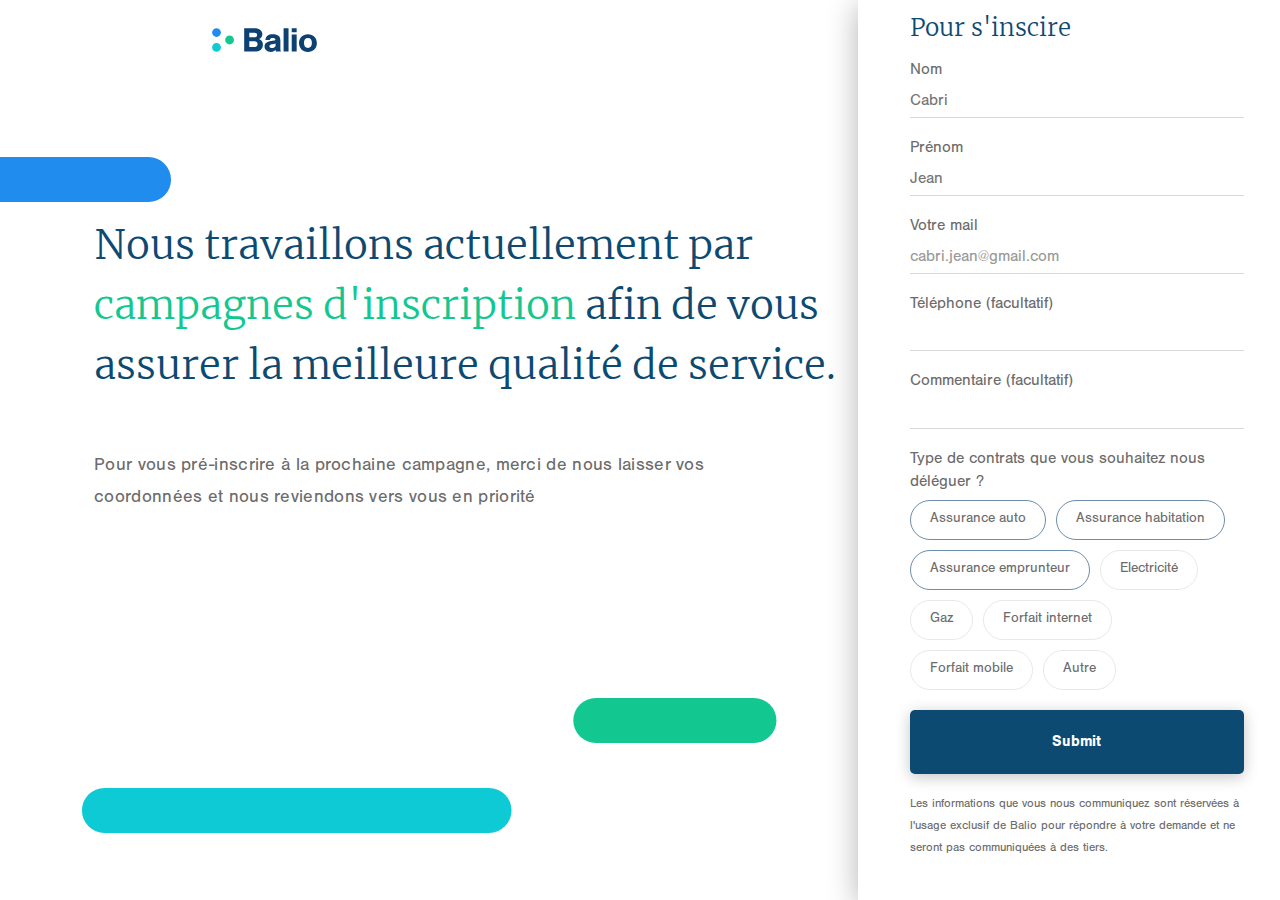
==== commit 8592abbe: "Add files via upload" ====
--- a/webpage/devenir-client.html
+++ b/webpage/devenir-client.html
@@ -9,7 +9,7 @@
     <meta name="author" content="David NGUYEN">
     <meta name="robots" content="all">
     <link rel="canonical" href="https://www.balio.fr/index.html">
-    <link rel="icon" type="image/png" href="assets/img/favicon.ico">
+    <link rel="icon" type="image/png" href="img/favicon/favicon.ico">
 
 
 
@@ -36,13 +36,7 @@
 <!-- favicon -->
 <!-- build:css -->
 <link rel="stylesheet" href="css/libs/bootstrap.min.css">
-<link rel="stylesheet" href="css/libs/font-awesome.min.css">
-<link rel="stylesheet" href="css/libs/animate.min.css">
-<link rel="stylesheet" href="css/libs/slick.css">
-<link rel="stylesheet" href="css/libs/magnific-popup.css">
-
 <link rel="stylesheet" href="css/main.css">
-<link rel="stylesheet" href="css/media.css">
 <link rel="stylesheet" href="css/balio.css">
 <!-- endbuild -->
 	<!-- Chrome, Firefox OS and Opera -->
@@ -52,7 +46,7 @@
 	<!-- iOS Safari -->
 	<meta name="apple-mobile-web-app-status-bar-style" content="#000">
 	<!-- <style>body { opacity:s 0; overflow-x: hidden; } html { background-color: #fff; }</style> -->
-	
+
 </head>
 <body data-spy="scroll" data-target=".navbar" data-offset="50" class="loaded bgsignin"  id="signinBalio">
 <!-- Preloader -->
@@ -248,10 +242,6 @@
 <!-- build:js -->
 <script src="js/libs/jquery.min.js"></script>
 <script type="text/javascript" src="js/libs/bootstrap.min.js"></script>
-<script type="text/javascript" src="js/libs/waypoints.min.js"></script>
-<script type="text/javascript" src="js/libs/slick.min.js"></script>
-<script type="text/javascript" src="js/libs/magnific-popup.min.js"></script>
-
 <script type="text/javascript" src="js/common.js"></script>
 <!-- endbuild -->
 <!-- links -->
--- a/webpage/css/balio.css
+++ b/webpage/css/balio.css
@@ -1,659 +1,186 @@
-
+/*a supprimer */
+.header-imagecop img{background-image:url("img/header-imgcop.png");background-repeat:no-repeat;background-position:center;position:absolute;right:-42%;bottom:-40%;width:100%;height:100%;-webkit-background-size:95% 95%;background-size:95%}
+
+/*a supprimer */
 /* ###### Bailo ###### */
-@font-face {
-	font-family: "NimbusSan-Reg";
-	src: url("../fonts/Nimbus/NimbusSan-Reg.otf");
-}
-@font-face {
-	font-family: "NimbusSan-Bol";
-	src: url("..//fonts/Nimbus/NimbusSan-Bol.otf");
-	font-weight:900;
-}
-@font-face {
-	font-family: "Merriweather-Light";
-	src: url("..//fonts/Merriweather/Merriweather-Light.ttf");
-	font-weight:900;
-}
+@font-face {font-family: "NimbusSan-Reg";src: url("../fonts/Nimbus/NimbusSan-Reg.otf");}
+@font-face {font-family: "NimbusSan-Bol";src: url("..//fonts/Nimbus/NimbusSan-Bol.ttf");font-weight:900;}
+@font-face {font-family: "Merriweather-Light";src: url("..//fonts/Merriweather/Merriweather-Light.ttf");font-weight:300;}
 body{background: #F9F9F9;width: 100vw;font-family: "NimbusSan-Reg";color:#676767;}
 .menu-desktop{display: block;}
 .menu-mobile{display: none!important;}
-/*integrer la police */
-h1, h2, h3, h4, h5{
-	font-family: "Merriweather-Light";
-	color: #0C4A71;
-	font-style: normal;
-  font-stretch: normal;
-	letter-spacing: normal;
-}
-h1 span {
-	color: #12C890;
-}
-h1, h2{
-  font-size: 40px;
-  font-weight: 300;
-  line-height: 1.5;
-
-}
-h3{font-size:1.375em;line-height: 1.6em;}
-h4{
-	font-size: 2em;
-	margin-top: 20px!important;
-}
-h5{
-	font-size: 1.5em;
-	font-weight:300;
-	height: 35px;
-}
-p{
-	color: #6C6C6C!important;
-	font-family: 'NimbusSan-Reg';
-}
-.logo-navbar a img, .footerb img{
-    width: 105px;
-    height: 40px;
-}
-.logo-navbar {margin-top: 10px;}
-.header-slogan{
-	padding-top: 40px;
-    padding-bottom: 220px;
-		margin-left: 70px;
-
-}
-.header-slogan h1, .header-slogan p, .header-btns  {
-    padding-left: 5vw;
-}
-.header-slogan h1 {
-    padding-top: 20px;
-}
-.spaceie{height:100px;}
-.header-slogan p {
-	line-height: 1.75em;
-	letter-spacing: .3px;
-}
-.header-slogan centered {
-	padding-left: 40px;
-}
-.header-image{
-	bottom: 14%;
-	height: 60%;
-}
-
-.header-imagecop img{
-	background-image: url(img/header-imgcop.png);
-	background-repeat: no-repeat;
-	background-position: center;
-	position: absolute;
-	right: -42%;
-	bottom: -40%;
-	width: 100%;
-	height: 100%;
-	-webkit-background-size: 95% 95%;
-	background-size: 95%;
-}
-.num{
-	width: 60px;
-height: 60px;
-text-align: center;
-border-radius: 30px;
-border: 1px solid #d9d9d9;
-line-height: 70px;
-font-size: 20px;
-color:#0c4171;
-}
-.screen-one-item {
-    margin-top: 50px;
-}
-.nav-button .btn-nav{
-	background:#fff;
-	border: 1px solid #0C4171 ;
-	color: #0C4171;
-	border-radius: 5px;
-	height: 64px;
-	font: 400 15px/64px 'NimbusSan-Bol';
-}
-.nav-button .btn-nav:hover{
-	background:#0C4171;
-	border: 1px solid #0C4171 ;
-	color: #fff;
-}
-
-.browser {
-  width: 831px;
-  height: 530px;
-  object-fit: contain;
-	margin-top:40px;
-}
-/* ###### Bailo ###### */
-
-.team-slider{
-	background: #FFF;
-	-webkit-box-shadow: 0px 3px 15px 0px rgba(0, 0, 0, 0.23);
-	box-shadow: 0px 3px 15px 0px rgba(0, 0, 0, 0.23);
-	display: flex;
-justify-content: space-between;
-}
-.sliderelement{
-	width:20vw;
-	border-right: 1px solid #D9D9D9;
-}
-.desktop-balio{display: block;}
-.mobile-balio{display: none;}
-
-.team-container{
-
-	margin-left: 40px;
-    margin-right: 30px;
-}
-.team-container-item img{
-	width: auto!important;
-}
-.icon {
-  width: 50px;
-  height: 50px;
-  object-fit: contain;
-}
-.balio-anime1{
-	position: absolute;
-	width: 5vw;
-	border-top-right-radius: 40px;
-	height: 50px;
-	background: #12C890;
-	border-bottom-right-radius: 40px;
-	left: 0;
-
-}
-.balio-anime2{
-	position: absolute;
-	width: 10vw;
-	border-top-right-radius: 40px;
-	height: 50px;
-	background: #208CED;
-	border-bottom-right-radius: 40px;
-	left: 0;
-	bottom: 0
-}
-.balio-anime3{
-	position: absolute;
-	width: 40vw;
-	border-top-left-radius: 40px;
-	height: 50px;
-	background: #0DCAD4;
-	border-bottom-left-radius: 40px;
-	right: 0;
-}
-.team-container{
-	box-shadow:none;
-	height: 400px;
-	padding-top: 35px;
-}
-
-.illus {
-  width: 500px;
-  height: 350px;
-  object-fit: contain;
-}
-.team-container-item-text {
-    padding: 0 20px 0px 0px;
-}
-.footerb{
-	background: #fff;
-	color:#6C6C6C;
-  position: inherit;
-	-webkit-box-shadow: 0px 3px 15px 0px rgba(0, 0, 0, 0.23);
-	box-shadow: 0px 3px 15px 0px rgba(0, 0, 0, 0.23);
-}
-.team-wrap {
-	margin-bottom: 0px;
-}
-.liens{
-	display: block;
-	color:#676767!important;
-}
-.footerb b{
-	margin: 240px 0px;
-}
-.copyri{
-	padding: 20px 100px;
-	border-top: 1px solid #C6C6C6;
-	margin-top: 40px;
-}
-
-.header-button:last-child .btn-default, .main-button .btn-default {
-    background-color: #0C4A71;
-		border-radius: 5px;
-		height: 64px;
-		font: 400 15px/64px 'NimbusSan-Bol';
-}
-.background-balio1{
-	background: url("../img/background-balio1.svg");
-	background-size: cover;
-	    padding-bottom: 30px;
-			    background-repeat: no-repeat;
-}
-.main-button .btn-default:hover{
-	background-color: #fff;
-	color: #0C4A71;
-	border: 1px solid #0C4A71;
-}
-
-.screen-one-item-container{
-	padding-top: 0px;
-	padding-left: 0px;
-}
-.screen-one-item span{
-	    font: 900 20px/60px 'Nimbus';
-			height: 60px;
-			width: 60px;
-}
-.screen-one img{
-	display: block;
-  margin-left: auto;
-  margin-right: auto;
-}
-.screen-one-button {
-    margin-top: 120px;
-	}
-.screen-one-title h2, .screen-one-title p {
-	text-align: center;
-}
-
-.screen-one-title p {
-	font-size: 1.15em;
-line-height: 1.5em;
-}
-.screen-one-title {
-    margin-bottom: 100px;
-}
+.navbar{position: fixed;
+    background: #fff;
+    top: 0;
+    height: 130px;}
+h1,h2,h3,h4,h5{font-family:Merriweather-Light;color:#0C4A71;font-style:normal;font-stretch:normal;letter-spacing:normal}
+h1,h2,h5{font-weight:300}
+h1 span{color:#12C890}
+h1,h2{font-size:40px;line-height:1.5}
+h3{font-size:1.375em;line-height:1.6em}
+h4{font-size:2em;margin-top:20px!important}
+h5{font-size:1.5em;height:35px}
+p{color:#6C6C6C!important;font-family:NimbusSan-Reg}
+.footerb img,.logo-navbar a img{width:105px;height:40px}
+.logo-navbar{margin-top:10px}.
+header-slogan{padding-top:40px;padding-bottom:220px;margin-left:70px}
+.header-btns,.header-slogan h1,.header-slogan p{padding-left:5vw}
+.header-slogan h1{padding-top:20px}
+.spaceie{height:100px}
+.header-slogan p{line-height:1.75em;letter-spacing:.3px}
+.header-slogan centered{padding-left:40px}
+.header-image{bottom:14%;height:60%}
+.num{width:60px;height:60px;text-align:center;border-radius:30px;border:1px solid #d9d9d9;line-height:60px;font-size:20px;color:#0c4171}
+.screen-one-item{margin-top:50px}
+.nav-button .btn-nav{background:#fff;border:1px solid #0C4171;color:#0C4171;border-radius:5px;height:64px;font:400 15px/64px "NimbusSan-Bol";}
+.nav-button .btn-nav:hover{background:#0C4171;border:1px solid #0C4171;color:#fff}
+.browser{width:831px;height:530px;object-fit:contain;margin-top:40px}
+.team-slider{background:#FFF;-webkit-box-shadow:0 3px 15px 0 rgba(0,0,0,.23);box-shadow:0 3px 15px 0 rgba(0,0,0,.23);display:flex;justify-content:space-between}
+.sliderelement{width:20vw;border-right:1px solid #D9D9D9}
+.desktop-balio{display:block}
+.mobile-balio{display:none}
+.team-container{margin-left:40px;margin-right:30px}
+.team-container-item img{width: auto!important;}
+.icon,.illus{object-fit:contain}
+.icon{width:50px;height:50px}
+.team-container{box-shadow:none;height:400px;padding-top:35px}
+.illus{width:500px;height:350px}
+.team-container-item-text{padding:0 20px 0 0}
+.footerb{background:#fff;color:#6C6C6C;position:inherit;-webkit-box-shadow:0 3px 15px 0 rgba(0,0,0,.23);box-shadow:0 3px 15px 0 rgba(0,0,0,.23)}
+.team-wrap{margin-bottom:0}
+.liens{display:block;color:#676767!important}
+.footerb b{margin:240px 0}
+.copyri{padding:20px 100px;border-top:1px solid #C6C6C6;margin-top:40px}
+.header-button:last-child .btn-default,.main-button .btn-default{background-color:#0C4A71;border-radius:5px;height:64px;font:400 15px/64px "NimbusSan-Bol"}
+.background-balio1{background:url("../img/background-balio1.svg") no-repeat;background-size:cover;padding-bottom:30px}
+.main-button .btn-default:hover{background-color:#fff;color:#0C4A71;border:1px solid #0C4A71}
+.screen-one-item-container{padding-top:0;padding-left:0}
+.screen-one-item span{font:900 20px/60px Nimbus;height:60px;width:60px}
+.screen-one img{display:block;margin-left:auto;margin-right:auto}
+.screen-one-button{margin-top:120px}
+.screen-one-title h2,.screen-one-title p{text-align:center}
+.screen-one-title p{font-size:1.15em;line-height:1.5em}
+.screen-one-title{margin-bottom:100px}
 
 /*ModalLogin*/
-#ModalLogin .contact-form-input input, #signinBalio .contact-form-input input{
-	-webkit-box-shadow:none;
-  box-shadow:none;
-	border-bottom: 1px solid #D9D9D9;
-	border-radius: 0px;
-	padding: 0px;
-  font: 400 16px/16px 'NimbusSan-Bol';
-	height: 30px;
-}
-#ModalLogin label, #signinBalio label{
-    color: #6C6C6C;
-		display: block;
-	}
-#ModalLogin .modal-title {
-	margin-left: 60px;
-  margin-top: 30px;
-	width: 200px;
-	float: left;
-}
-#ModalLogin .modal-header
-{border: none;
-padding: 0;}
-#ModalLogin .modal-header .close {
-    margin-top: 30px;
-		margin-right: 40px;
-}
-
-#ModalLogin .close{
-	opacity: 1;
-	font-weight: 400;
-  line-height: 0;
-	width: 30px;
-	height: 30px;
-}
-#ModalLogin button.close{
-	border: 1px solid #6C6C6C;
-  border-radius: 20px;
-}
-
-#ModalLogin button.close:hover{
-	color: white;
-	background: #004a74;
-}
-#ModalLogin .contact-form-button {
-    margin-top: 0px;
-    margin-bottom: 40px;
-}
-
-#ModalLogin .modal-dialog {
-    width: 400px;
-    margin: 30px auto;
-}
-
+#ModalLogin .contact-form-input input,#signinBalio .contact-form-input input{-webkit-box-shadow:none;box-shadow:none;border-bottom:1px solid #D9D9D9;border-radius:0;padding:0;font:400 16px/16px "NimbusSan-Reg";height:30px}
+#ModalLogin label,#signinBalio label{color:#6C6C6C;display:block;font-weight:normal;}
+#ModalLogin .modal-title{margin-left:60px;margin-top:30px;width:200px;float:left}
+#ModalLogin .modal-header{border:none;padding:0}
+#ModalLogin .modal-header .close{margin-top:30px;margin-right:40px}
+#ModalLogin .close{opacity:1;font-weight:400;line-height: 35px;width:30px;height:30px}
+#ModalLogin button.close{border:1px solid #6C6C6C;border-radius:20px}
+#ModalLogin button.close:hover{color:#fff;background:#004a74}
+#ModalLogin .contact-form-button{margin-top:0;margin-bottom:40px}
+#ModalLogin .modal-dialog{width:400px;margin:30px auto}
+/*fin ModalLogin*/
 
 /*signinBalio*/
-#signinBalio{
-	height: 100vh;
-	width: 100vw;
-	overflow: scroll;
-}
-
-#signinBalio form{
-	background: #fff;
-}
-
-
-	.balio-anime4{
-		position: absolute;
-		width: 10vw;
-		border-top-right-radius: 40px;
-		height: 50px;
-		background: #208CED;
-		border-bottom-right-radius: 40px;
-		left: 0;
-
-	}
-	.balio-anime5{
-		position: absolute;
-    width: 15vw;
-    border-top-right-radius: 40px;
-    height: 50px;
-    background: #12C890;
-    border-bottom-right-radius: 40px;
-    right: 20px;
-    bottom: 0;
-    border-top-left-radius: 40px;
-    border-bottom-left-radius: 40px;
-	}
-	.balio-anime6{
-		position: absolute;
-		width: 30vw;
-		border-top-left-radius: 40px;
-		height: 50px;
-		background: #0DCAD4;
-		border-bottom-left-radius: 40px;
-		left: 140px;
-		bottom: -100px;
-		border-top-right-radius: 40px;
-		border-bottom-right-radius: 40px;
-	}
-.formrigth{
-	-webkit-box-shadow: 0px 5px 29px 0px rgba(7, 7, 7, 0.3);
-	box-shadow: 0px 5px 29px 0px rgba(7, 7, 7, 0.3);
-	padding-top: 5px;
-	    height: 100vh;
-}
-.site-content{margin-bottom: 100px!important;}
-#signinBalio .site-content{
-	-webkit-box-shadow: 0px 3px 15px 0px rgba(0, 0, 0, 0);
-box-shadow: 0px 3px 15px 0px rgba(0, 0, 0, 0);
-margin-bottom: 0px!important;
-}
-.bgsignin{
-	background:url("../img/background-balio-signin.svg");
-	background-size: cover;
-	background-position-y: center;
-	background-repeat: no-repeat;
-	}
-.signinheight{}
-#signinBalio form p{
-	font-size: .750em;
-	margin-top: 20px!important;
-}
-#signinBalio .header-slogan{
-	padding: 5px 0;
-	margin-top: 90px;
-	height: auto;
-	margin-bottom: 90px;
-	margin-left: 0;
-}
-#signinBalio h1{}
-#signinBalio .header-slogan h1,#signinBalio	 .header-slogan p {
-    margin-top: 40px!important;padding-left: 0;
-	}
-#signinBalio .header-slogan div {
-    vertical-align: unset;
-		display: block;
-	}
-#signinBalio .contact-form-input input{
-	margin-bottom: 24px;
-}
-#signinBalio .logo-navbar{
-	margin-top: 20px;
-	    left: 8vw;
-	}
-	#signinBalio	.header-slogan h1,#signinBalio	 .header-slogan p, #signinBalio	 .header-btns {
-	    /*padding-left: 9vw;*/
-	}
-
-#signinBalio .contact-form-button {
-    margin-top: 10px;
-}
-.chipsbalio{
-	border:1px solid #6C6C6C;
-	width: auto;
-	height: 30px;
-	border-radius: 20px;
-	padding: 0 10px;
-}
-.chipsbalio input[type=radio]:checked{
-	background: red;
-}
-
-input[type="checkbox"] { display: none; }
-
-input[type="checkbox"] + label {
-  display: block;
-  position: relative;
-  padding: 10px 20px;
-  margin-bottom: 10px;
-  font: 14px/20px 'Open Sans', Arial;
-  color: #ddd;
-  cursor: pointer;
-  -webkit-user-select: none;
-  -moz-user-select: none;
-  -ms-user-select: none;
-}
-
-
-input[type="checkbox"] + label:before {
-  content: '';
-  display: block;
-  width: 100%;
-  height: 40px;
-  border: 1px solid #D9D9D9;
-  position: absolute;
-  left: 0;
-  top: 0;
-  opacity: .6;
-  -webkit-transition: all .12s, border-color .08s;
-  transition: all .12s, border-color .08s;
-	    border-radius: 30px;
-}
-
-.wrapperchecbox{width: auto;
-    display: flex;
-    float: left;
-	    margin-right: 10px;
-		}
-input[type="checkbox"]:checked + label:before {
-	content: '';
-	display: block;
-	width: 100%;
-	height: 40px;
-	border: 1px solid  #0C4171;
-	position: absolute;
-	left: 0;
-	top: 0;
-	opacity: .6;
-	-webkit-transition: all .12s, border-color .08s;
-	transition: all .12s, border-color .08s;
-			border-radius: 30px;
-}
- .check--label-text input[type="checkbox"]:checked {
-color:#0C4171;
-
-}
-
+#signinBalio{height:100vh;width:100vw;overflow:scroll}
+#signinBalio form{background:#fff}
+.formrigth{-webkit-box-shadow:0 5px 29px 0 rgba(7,7,7,.3);box-shadow:0 5px 29px 0 rgba(7,7,7,.3);padding-top:5px;height:100vh}
+
+.site-content{margin-bottom:100px!important}
+#signinBalio .site-content{-webkit-box-shadow:0 3px 15px 0 transparent;box-shadow:0 3px 15px 0 transparent;margin-bottom:0!important}
+.bgsignin{background:url(../img/background-balio-signin.svg) no-repeat;background-size:cover;background-position-y:center}
+#signinBalio form p{font-size:.75em;margin-top:20px!important}
+#signinBalio .header-slogan{padding:5px 0;margin-top:90px;height:auto;margin-bottom:90px;margin-left:0}
+#signinBalio .header-slogan h1,#signinBalio .header-slogan p{margin-top:40px!important;padding-left:0}
+#signinBalio .header-slogan div{vertical-align:unset;display:block}
+#signinBalio .contact-form-input input{margin-bottom:20px}
+#signinBalio .logo-navbar{margin-top:20px;left:8vw}
+#signinBalio .contact-form-button{margin-top:10px}
+.chipsbalio{border:1px solid #6C6C6C;width:auto;height:30px;border-radius:20px;padding:0 10px}
+.chipsbalio input[type=radio]:checked{background:red}
+input[type=checkbox]{display:none}
+input[type=checkbox]+label{display:block;position:relative;padding:10px 20px;margin-bottom:10px;font:14px/20px "NimbusSan-Reg";color:#ddd;cursor:pointer;-webkit-user-select:none;-moz-user-select:none;-ms-user-select:none}
+input[type=checkbox]+label:before{content:'';display:block;width:100%;height:40px;border:1px solid #D9D9D9;position:absolute;left:0;top:0;opacity:.6;-webkit-transition:all .12s,border-color .08s;transition:all .12s,border-color .08s;border-radius:30px}
+.wrapperchecbox{width:auto;display:flex;float:left;margin-right:10px}
+input[type=checkbox]:checked+label:before{content:'';display:block;width:100%;height:40px;border:1.5px solid #0C4171;position:absolute;left:0;top:0;opacity:.6;-webkit-transition:all .12s,border-color .08s;transition:all .12s,border-color .08s;border-radius:30px}
+.check--label-text input[type=checkbox]:checked{color:#0C4171}
+/*fin signinBalio*/
 /*fournisseur*/
-#fournisseurs .header{
-	background: url("../img/background-balio-fournisseurs.svg");
-	background-size: cover;
-  background-position-y: bottom;
-	background-size: 100%;
-	    background-repeat: no-repeat;
-}
-
-#fournisseurs .illus{
-	width: 491px;
-height: 428px;
-object-fit: contain;
-}
-
-#fournisseurs .header-slogan{
-	padding-top: 0px;
-}
-
-#fournisseurs section{
-	border-top: 1px solid #d9d9d9;
-	    padding: 80px 0;
-}
-#fournisseurs .site-content{
-	margin-bottom:0px!important;
-}
-#fournisseurs .about-item {
-    margin-top: 47px;
-    width: 170px;
-    height: 145px;
-    background: #f9f9f9;
-		    padding: 50px 0;
-}
-#fournisseurs .about-item img{
-}
-#mention-legale h1, h2{
-	margin:40px 0!important;
-}
-#mention-legale li{
-	list-style-type: initial;
-  margin-left: 40px;
-}
-#mention-legale section{
-	    margin: 50px 0px;
-}
-#mention-legale .site-content {
-    margin-bottom: 0px!important;
-}
-#mention-legale .navbar{
-	    position: fixed;
-			background:#fff;
-			top: 0;
-}
+#fournisseurs .header{background:url(../img/background-balio-fournisseurs.svg) no-repeat;background-position-y:bottom;background-size:100%}
+#fournisseurs .illus{width:491px;height:428px;object-fit:contain}
+#fournisseurs .header-slogan{padding-top:0}
+#fournisseurs section{border-top:1px solid #d9d9d9;padding:80px 0}
+#fournisseurs .site-content{margin-bottom:0!important}
+#fournisseurs .about-item{margin-top:47px;width:170px;height:145px;background:#f9f9f9;padding:50px 0}
+/*fournisseur*/
+/*mention legale */
+#mention-legale h1,h2{margin:40px 0!important}
+#mention-legale li{list-style-type:initial;margin-left:40px}
+#mention-legale section{margin:50px 0}
+#mention-legale .site-content{margin-bottom:0!important}
+#mention-legale .navbar{position:fixed;background:#fff;top:0}
+/*mention legale */
 /*informations assurance*/
-#info{background:#fff;}
-#info .site-content{margin-bottom:0!important;-webkit-box-shadow:none;box-shadow:none;}
-.info-assurance {    border-right: 1px solid #d9d9d9;}
-
-.info-right{height:170px;border-bottom: 1px solid #d9d9d9;padding: 50px 0px;}
-.card-title{width: max-content;    padding: 0 20px;
-    border-radius: 20px}
-.info-assurance h4 {    margin-top: 50px!important;
-		    margin-bottom:32px!important;
-	color: #fff;
-    border-color: #1489e6;
-    background: #2196F3;    height: 30px;
-    line-height: 2.15;
-}
-.ico-info-tile img{width: 60px; height:60px;}
-.company{border-left: 1px solid #d9d9d9;}
-.company img{padding: 30px 0;padding: 10px 0;width: auto;max-width: 100%;}
-.info-assurance .card{
-	height: 100px;
-	-webkit-box-shadow: 0px 3px 15px 0px rgba(0, 0, 0, 0.23);
-	box-shadow: 0px 3px 15px 0px rgba(0, 0, 0, 0.23);
-  border-radius: 20px;    margin:10px 30px 10px 0;
-	}
-	.card div{height:100%;padding: 20px 0;
-  display: table-cell;line-height: 1;
-  vertical-align: middle;}
-
-	.card .price{line-height: 3.5!important;text-align: right;
-    padding-right: 20px;}
-	.modele h6{margin-top: 0;}
-	.budget-r .tile-header{line-height:2}
-	.taux-couverture-r {background-color: rgba(32, 140, 237, 0.1);}
-
-
-
+#info{background:#fff}
+#info .informations{margin:110px 0}
+#info .site-content{margin-bottom:0!important;-webkit-box-shadow:none;box-shadow:none}
+.info-right{height:170px;border:1px solid #d9d9d9;padding:50px 0}
+.card-title{width:max-content;padding:0 20px;border-radius:20px}
+.info-assurance h4{margin-top:50px!important;margin-bottom:32px!important;color:#fff;border-color:#1489e6;background:#2196F3;height:30px;line-height:2.15}
+.ico-info-tile img{width:60px;height:60px}
+.company{border-left:1px solid #d9d9d9}
+.company img{padding:10px 0;width:auto;max-width:100%}
+.info-assurance .card{height:100px;-webkit-box-shadow:0 3px 15px 0 rgba(0,0,0,.23);box-shadow:0 3px 15px 0 rgba(0,0,0,.23);border-radius:20px;margin:10px 30px 10px 0}
+.card div{height:100%;padding:20px 0;display:table-cell;line-height:1;vertical-align:middle}
+.card .price{line-height:3.5!important;text-align:right;padding-right:20px}
+.modele h6{margin-top:0}
+.budget-r .tile-header{line-height:2}
+.taux-couverture-r{background-color:rgba(32,140,237,.1)}
 /*informations assurance*/
 
-/*informations assurance*/
 /*polices*/
-
-/**/
 .info-assurance h4, .card .price, .info-right .price, .price-rt, .num{font-family: "NimbusSan-Bol";font-weight:900;}
-/**/
+.price span{font-size: 30px;font-family: "NimbusSan-Reg";}
 .screen-one-item-container p, .header-slogan p, .team-container-item h3, .screen-one-title p,
-#mention-legale .rgpd, #mention-legale .cookie, #mention-legale .cookietype, #mention-legale li, .saving-r .tile-header, .info-assurance h6{
-
-		line-height: 1.75;
-}
-
+#mention-legale .rgpd, #mention-legale .cookie, #mention-legale .cookietype, #mention-legale li, .saving-r .tile-header, .info-assurance h6{line-height: 1.75;}
 /*40*/.info-right .price{font-size: 40px;line-height: 1!important;}
 /*30*/.price-rt, .info-right .price span{font-size: 30px;}
 /*28*/.screen-one-title h2{font-size: 28px;font-weight: 300;}
 /*20*/.saving-r .tile-header{font-size: 20px;}
-/*18*/.screen-one-item-container p, .header-slogan p, .team-container-item h3, .screen-one-title p,
-#mention-legale .rgpd, #mention-legale .cookie, #mention-legale .cookietype, #mention-legale li, .card div, .info-assurance h6,#mention-legale p{
-    font-size: 18px;
-}
+/*18*/.screen-one-item-container p, .header-slogan p, .team-container-item h3, .screen-one-title p,#mention-legale .rgpd, #mention-legale .cookie, #mention-legale .cookietype, #mention-legale li, .card div, .info-assurance h6,#mention-legale p{font-size: 18px;}
 /*16*/.team-container-item p, .card-title, .budget-r .tile-header, .modele span{font-size: 16px;}
-/*12*/.taux-couverture-r p{font-size:12px}
-
-
-
-/*coleur*/ .info-assurance .vert{background:#12c890!important;}
+/*12*/.taux-couverture-r p{font-size:12px}/*polices*/
+/*coleur*/
+.info-assurance .vert{background:#12c890!important;}
 .budget-r .price{color:#12c890;}
 .info-assurance h6, .card .price, .saving-r{color: #0C4A71;}
 .price-rt{color:#208ced;}
-/*polices*/
-
-#returnOnTop {
-    background: url('../img/scroll-up.png') no-repeat;
-    bottom: 1%;
-    cursor: pointer;
-    display: none;
-    filter: alpha(opacity = 50); /* IE < 8 */
-    height: 48px;
-    opacity: 0.5;
-    position: fixed;
-    right: 1%;
-    width: 48px;
-}
-
-#returnOnTop:hover {
-    filter: alpha(opacity = 100); /* IE < 8 */
-    opacity: 1;
-}
+/*coleur*/
+
+#returnOnTop{background:url(../img/scroll-up.png) no-repeat;bottom:1%;cursor:pointer;display:none;filter:alpha(opacity=50);height:48px;opacity:.5;position:fixed;right:5%;width:48px}
+#returnOnTop:hover {filter: alpha(opacity = 100); /* IE < 8 */opacity: 1;}
+
 /* Landscape pro*/
 @media only screen and (min-device-width: 1366px) and (max-device-height: 1024px) and (-webkit-min-device-pixel-ratio: 2)  and (orientation: landscape)  {
 
-
-}
-
+}
 /* Portrait*/
 @media only screen and (min-device-width: 1024px) and (max-device-height: 1366px) and (-webkit-min-device-pixel-ratio: 2)  and (orientation: portrait)  {
-
-}
-
+	.bgsignin {background-size: 100%;}
+}
 @media only screen and (max-width: 1024px) {
-	.header-slogan{padding: 0;}
-	.team-container {margin-left: 20px;margin-right: 0px;}
-	#fournisseurs .header{background: url(../img/background-balio-fournisseurs-mobile.png);background-size: 100%;background-repeat: no-repeat;}
-	.illus {  width: 100%!important;}
-	#fournisseurs .about-item img{}
-	#fournisseurs .about-item {margin-bottom:30px;}
 	/*polices*/
 	.header-slogan h1{font-size:32px }
 	.screen-one-item-container p, .header-slogan p, .team-container-item h3, .screen-one-title p {font-size: 16px;font-weight: 300;}
 	.team-container-item p{font-size: 14px;font-weight: 300;}
 	.screen-one-title h2{font-size: 28px;font-weight: 300;}
 	.formrigth{height: auto;padding-bottom: 40px;-webkit-box-shadow: none;box-shadow: none;}
-	.p-l-30{
-		padding-left: 30px!important;
-	}
-	/*polices*/
-}
-
+	.bgsignin {background:#fff;}
+	.p-l-30{padding-left: 30px!important;}
+	/*polices*/
+	.header-slogan{padding: 0;}
+	.team-container {margin-left: 20px;margin-right: 0px;}
+	#fournisseurs .header{background: url("../img/background-balio-fournisseurs-mobile.png");background-size: 100%;background-repeat: no-repeat;}
+	.illus {  width: 100%!important;}
+	#fournisseurs .about-item img{}
+	#fournisseurs .about-item {margin-bottom:30px;}
+}
 @media only screen and (max-width: 993px) {
+	/*polices*/
 	/*40*/.info-right .price{font-size: 28px;line-height: 1!important;}
 	/*30*/.price-rt, .info-right .price span{font-size: 20px;}
 	/*28.screen-one-title h2{font-size: 28px;font-weight: 300;}*/
@@ -664,76 +191,61 @@
 	}*/
 	/*16.team-container-item p, .card-title, .budget-r .tile-header, .modele span{font-size: 16px;}*/
 	/*12.taux-couverture-r p{font-size:12px}*/
-
-
-	/*si on  enleve slick*/
-
-	/*si on  enleve slick*/
+	/*polices*/
+
 	.menu-desktop{display: none;}
 	.menu-mobile{display: block!important;}
 	h1{font-size: 25px;}
 	/*	@media (min-width: @screen-md-min) and (max-width: @screen-sm-max) {*/
-	.desktop-balio{display: none!important;}
-	.mobile-balio{display: block!important;}
-	.illus {height: 239px!important;}
-	.browser {width: 100%;height: auto;margin-top: 150px;}
-	.background-balio1{background: url(../img/background-balio-home-mobile.png);background-size: cover;    background-repeat: no-repeat;}
-	.header-slogan div {display: block;}
-	.header-slogan {padding:30px 0px;height: auto;}
-	.copyri {padding: 20px 0px;padding-left: 30px;margin-top: 80px;}
-	.balio-left{float:left!important;}
-	.balio-right{float:right!important;}
-	#fournisseurs .header {margin-top: 80px;height: 700px}
-	#fournisseurs .header img{margin-top: 90px;}
-	#fournisseurs .header-slogan{padding: 0px;height: auto;width: 100vw;}
-	#fournisseurs .header-slogan-centered{position: absolute;}
-	.footerb img{margin-bottom: 50px;}
-	.footerb .adress{padding-bottom: 50px;}
-	.team-container-item p {font-size: 18px;}
-	.team-slider {display: block;-webkit-box-shadow:none;box-shadow:none;}
-	.sliderelement{width: 100vw;border-right:none;}
-	.team-container{height: auto;}
-	.p-l-30 {padding-left: 5vw!important;}
-	.site-content {margin-bottom: 10px!important;}
-
-.screen-one{margin-top: 0;}
-	.screen-one-item-container p, .header-slogan p, .team-container-item h3, .screen-one-title p {font-size: 16px;}
-	.slick-list{height: 270px!important;}
-	.screen-one-title {margin-bottom: 0px;padding-bottom: 10px;}
-	.screen-one img {margin-top: 50px;}
-	.navbar-menu .nav-button {margin-bottom: 0px;}
-	#mention-legale .rgpd{margin-top: 10px!important;}
-
-	.formrigth {height: auto;}
-	.bgsignin{
-		background:url("../img/background-balio-contact.svg");
-		background-size: cover;
-		background-position-y: center;
-		background-repeat: no-repeat;
-		}
-		#signinBalio form p {margin-top: 80px!important;padding: 30px 0;}
-		input[type="checkbox"] + label{font-size: 12px;}
-		.info-right img{width: 100%;
-    margin: 10px 0px;}
-		.company img{width: 100%;}
-		.info-assurance h6{margin-bottom: 0;}
-		.info-assurance {border-right:none;}
-		.info-assurance .card {margin: 10px 10px 10px 10px;}
-		.info-assurance h4{margin-left:10px;}
-
-		.company img {
-    width: auto;
-	}
-
-}
-
-@media only screen and (max-width: 450px){
-.header-slogan {margin:0px;padding: 0px;height: auto;}
-.header-slogan p {font-size: 16px;}
-#fournisseurs .header {;height: 800px}
-.modele span {
-    font-size: 12px;
-}
-.card .price{font-size: 14px;}
-
-}
+	.info-assurance,.sliderelement{border-right:none}
+	.desktop-balio{display:none!important}
+	.mobile-balio{display:block!important}
+	.header-slogan div,.team-slider{display:block}
+	.illus{height:239px!important}
+	.browser{width:100%;height:auto;margin-top:150px}
+	.background-balio1{background:url("../img/background-balio-home-mobile.png") no-repeat;background-size:cover}
+	.header-slogan{padding:30px 0;height:auto}
+	.copyri{padding:20px 0 20px 30px;margin-top:80px}
+	.balio-left{float:left!important}
+	.balio-right{float:right!important}
+	#fournisseurs .header{margin-top:80px;height:700px}
+	#fournisseurs .header img{margin-top:90px}
+	#fournisseurs .header-slogan{padding:0;height:auto;width:100vw}
+	#fournisseurs .header-slogan-centered{position:absolute}
+	.footerb img{margin-bottom:50px}
+	.footerb .adress{padding-bottom:50px}
+	.team-container-item p{font-size:18px}
+	.team-slider{-webkit-box-shadow:none;box-shadow:none}
+	.sliderelement{width:100vw}.team-container{height:auto}
+	.p-l-30{padding-left:5vw!important}
+	.site-content{margin-bottom:10px!important}
+	.screen-one{margin-top:0}
+	.header-slogan p,.screen-one-item-container p,.screen-one-title p,.team-container-item h3{font-size:16px}
+	.slick-list{height:270px!important}
+	.screen-one-title{margin-bottom:0;padding-bottom:10px}
+	.screen-one img{margin-top:50px}
+	.navbar-menu .nav-button{margin-bottom:0}
+	#mention-legale .rgpd{margin-top:10px!important}
+	.formrigth{height:auto}
+	.bgsignin{background:url("../img/background-balio-contact.svg") no-repeat;background-size:cover;background-position-y:center}
+	#signinBalio form p{margin-top:80px!important;padding:30px 0}
+	input[type=checkbox]+label{font-size:12px}
+	.info-right img{width:100%;margin:10px 0}
+	.info-assurance h6{margin-bottom:0}
+	.info-assurance .card{margin:10px 20px}
+	#info .informations {
+    margin: 110px 10px;
+}
+	.info-assurance h4{margin-left:20px!important}
+	.company img{width:auto}
+
+}
+
+@media only screen and (max-width:450px){
+	.header-slogan{margin:0;padding:0;height:auto}
+	.header-slogan p{font-size:16px}
+	#fournisseurs .header{;height:800px}
+	.modele span{font-size:12px}
+	.card .price{font-size:14px}
+}
+/* ###### Bailo ###### */
